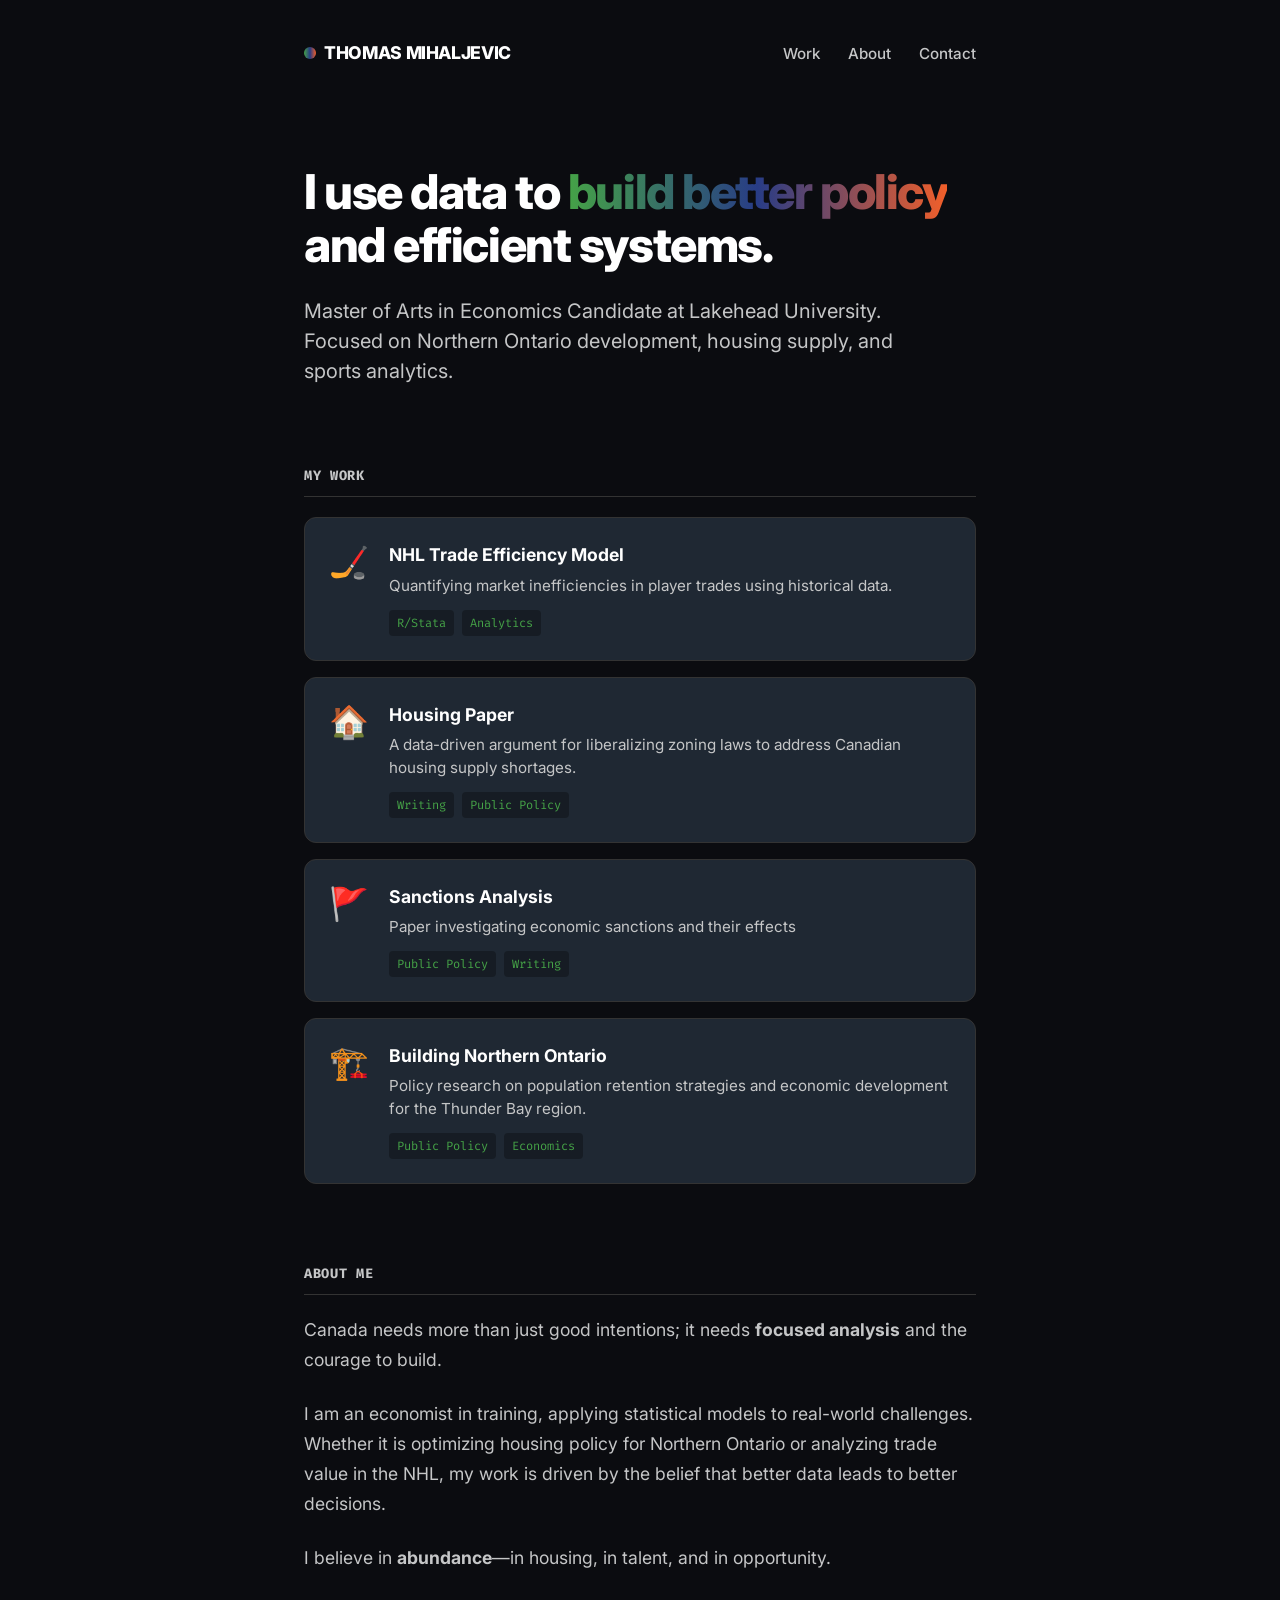
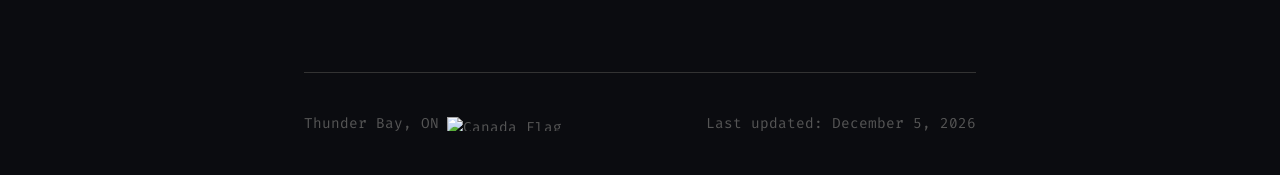
==== index.html @ 8cdad24b "Update index.html" ====
<!DOCTYPE html>
<html lang="en">
<head>
    <meta charset="UTF-8">
    <meta name="viewport" content="width=device-width, initial-scale=1.0">
    <title>Thomas Mihaljevic</title>
    
    <link rel="icon" href="data:image/svg+xml,<svg xmlns='http://www.w3.org/2000/svg' viewBox='0 0 100 100'><defs><linearGradient id='g' x1='0%25' y1='0%25' x2='100%25' y2='100%25'><stop offset='0%25' stop-color='%2345a247'/><stop offset='50%25' stop-color='%23283c86'/><stop offset='100%25' stop-color='%23f15f2a'/></linearGradient></defs><circle cx='50' cy='50' r='50' fill='url(%23g)'/></svg>" type="image/svg+xml">
    
    <link rel="preconnect" href="https://fonts.googleapis.com">
    <link rel="preconnect" href="https://fonts.gstatic.com" crossorigin>
    <link href="https://fonts.googleapis.com/css2?family=Inter:wght@400;600;800&family=Fira+Code:wght@400;500&display=swap" rel="stylesheet">

    <style>
        :root {
            /* Palette */
            --bg-color: #0b0c10;
            --surface-color: #1f2833;
            --text-primary: #ffffff;
            --text-secondary: #c5c6c7;
            --border-color: #333;
            --accent-green: #45a247;
            --accent-blue: #283c86;
            --accent-orange: #f15f2a;
            --main-gradient: linear-gradient(90deg, #45a247 0%, #283c86 50%, #f15f2a 100%);
        }

        * { margin: 0; padding: 0; box-sizing: border-box; }

        body {
            background-color: var(--bg-color);
            color: var(--text-primary);
            font-family: 'Inter', sans-serif;
            line-height: 1.5;
            -webkit-font-smoothing: antialiased;
        }

        .container { max-width: 720px; margin: 0 auto; padding: 0 24px; }

        /* Header */
        header {
            display: flex;
            justify-content: space-between;
            align-items: center;
            padding: 40px 0;
            margin-bottom: 60px;
        }

        /* Updated: Logo Link Styling */
        .logo-link {
            text-decoration: none;
            color: inherit;
            display: flex;
            align-items: center;
            gap: 8px;
            font-weight: 800;
            font-size: 1.1rem;
            letter-spacing: -0.02em;
            transition: opacity 0.2s;
        }
        
        .logo-link:hover { opacity: 0.8; }

        .logo-dot {
            width: 12px;
            height: 12px;
            border-radius: 50%;
            background: var(--main-gradient);
        }

        nav a {
            color: var(--text-secondary);
            text-decoration: none;
            margin-left: 24px;
            font-size: 0.95rem;
            font-weight: 500;
            transition: color 0.2s;
        }
        nav a:hover { color: #fff; }

        /* Hero */
        .hero { margin-bottom: 80px; }
        h1 { font-size: 3rem; line-height: 1.1; font-weight: 800; letter-spacing: -0.03em; margin-bottom: 24px; }
        .gradient-text { background: var(--main-gradient); -webkit-background-clip: text; -webkit-text-fill-color: transparent; }
        .subtitle { font-size: 1.25rem; color: var(--text-secondary); max-width: 600px; font-weight: 400; }

        /* Section Headers */
        h2 {
            font-size: 0.85rem;
            text-transform: uppercase;
            letter-spacing: 0.05em;
            color: var(--text-secondary);
            margin-bottom: 20px;
            border-bottom: 1px solid var(--border-color);
            padding-bottom: 10px;
            font-family: 'Fira Code', monospace;
        }

        /* Projects */
        .project-list { display: flex; flex-direction: column; gap: 16px; margin-bottom: 80px; }

        .project-item {
            display: flex; align-items: flex-start; gap: 20px; padding: 24px;
            background: var(--surface-color); border: 1px solid var(--border-color);
            border-radius: 12px; text-decoration: none; color: inherit;
            transition: transform 0.2s, border-color 0.2s;
        }
        .project-item:hover { transform: translateY(-2px); border-color: var(--accent-blue); }

        .emoji-icon { font-size: 2rem; line-height: 1; flex-shrink: 0; padding-top: 4px; }
        .project-content { flex-grow: 1; }
        .project-title { font-size: 1.1rem; font-weight: 700; margin-bottom: 6px; display: block; }
        .project-desc { color: var(--text-secondary); font-size: 0.95rem; margin-bottom: 12px; }
        .tags { display: flex; gap: 8px; }
        .tag {
            font-family: 'Fira Code', monospace; font-size: 0.75rem; padding: 4px 8px;
            background: rgba(0,0,0,0.3); border-radius: 4px; color: var(--accent-green);
        }

        /* Footer & About */
        .about-section { font-size: 1.1rem; line-height: 1.7; color: var(--text-secondary); }
        .about-section p { margin-bottom: 24px; }
        .highlight { color: #fff; font-weight: 600; text-decoration: underline; text-decoration-color: var(--accent-orange); text-decoration-thickness: 2px; text-underline-offset: 4px; }
        
        footer { margin-top: 100px; padding: 40px 0; border-top: 1px solid var(--border-color); display: flex; justify-content: space-between; color: #555; font-size: 0.9rem; font-family: 'Fira Code', monospace; }
        
        @media (max-width: 600px) { h1 { font-size: 2.2rem; } footer { flex-direction: column; gap: 15px; } }
    </style>
</head>
<body>

    <div class="container">
        <header>
            <a href="/" class="logo-link">
                <div class="logo-dot"></div>
                THOMAS MIHALJEVIC
            </a>
            <nav>
                <a href="#work">Work</a>
                <a href="#about">About</a>
                <a href="mailto:thomasmihaljevic27@gmail.com">Contact</a>
            </nav>
        </header>

        <section class="hero">
            <h1>
                I use data to <span class="gradient-text">build better policy</span> and efficient systems.
            </h1>
            <p class="subtitle">
                Master of Arts in Economics Candidate at Lakehead University. 
                Focused on Northern Ontario development, housing supply, and sports analytics.
            </p>
        </section>

        <h2 id="work">My Work</h2>
        <div class="project-list">
            
            <a href="nhl-trade-model/" class="project-item">
                <div class="emoji-icon">🏒</div>
                <div class="project-content">
                    <span class="project-title">NHL Trade Efficiency Model</span>
                    <p class="project-desc">Quantifying market inefficiencies in player trades using historical data.</p>
                    <div class="tags">
                        <span class="tag">R/Stata</span>
                        <span class="tag">Analytics</span>
                    </div>
                </div>
            </a>
            
            <a href="housing-paper/" class="project-item">
                <div class="emoji-icon">🏠</div>
                <div class="project-content">
                    <span class="project-title">Housing Paper</span>
                    <p class="project-desc">A data-driven argument for liberalizing zoning laws to address Canadian housing supply shortages.</p>
                    <div class="tags">
                        <span class="tag">Writing</span>
                        <span class="tag">Public Policy</span>
                    </div>
                </div>
            </a>

            <a href="economic-sanctions/" class="project-item">
                <div class="emoji-icon">🚩</div>
                <div class="project-content">
                    <span class="project-title">Sanctions Analysis</span>
                    <p class="project-desc">Paper investigating economic sanctions and their effects</p>
                    <div class="tags">
                        <span class="tag">Public Policy</span>
                        <span class="tag">Writing</span>
                    </div>
                </div>
            </a>
            
            <a href="northern-ontario/" class="project-item">
                <div class="emoji-icon">🏗️</div>
                <div class="project-content">
                    <span class="project-title">Building Northern Ontario</span>
                    <p class="project-desc">Policy research on population retention strategies and economic development for the Thunder Bay region.</p>
                    <div class="tags">
                        <span class="tag">Public Policy</span>
                        <span class="tag">Economics</span>
                    </div>
                </div>
            </a>

        </div>

        <h2 id="about">About Me</h2>
        <div class="about-section">
            <p>
                Canada needs more than just good intentions; it needs <strong>focused analysis</strong> and the courage to build.
            </p>
            <p>
                I am an economist in training, applying statistical models to real-world challenges. Whether it is optimizing housing policy for Northern Ontario or analyzing trade value in the NHL, my work is driven by the belief that better data leads to better decisions.
            </p>
            <p>
                I believe in <strong>abundance</strong>—in housing, in talent, and in opportunity.
            </p>
        </div>

        <footer>
            <span style="display: flex; align-items: center; gap: 8px;">
                Thunder Bay, ON 
                <img src="https://flagcdn.com/ca.svg" alt="Canada Flag" style="height: 14px;">
            </span>
            <span id="last-updated"></span>
        </footer>
    </div>

    <script>
        const date = new Date(document.lastModified);
        const options = { year: 'numeric', month: 'long', day: 'numeric' };
        document.getElementById('last-updated').textContent = "Last updated: " + date.toLocaleDateString('en-CA', options);
    </script>

</body>
</html>
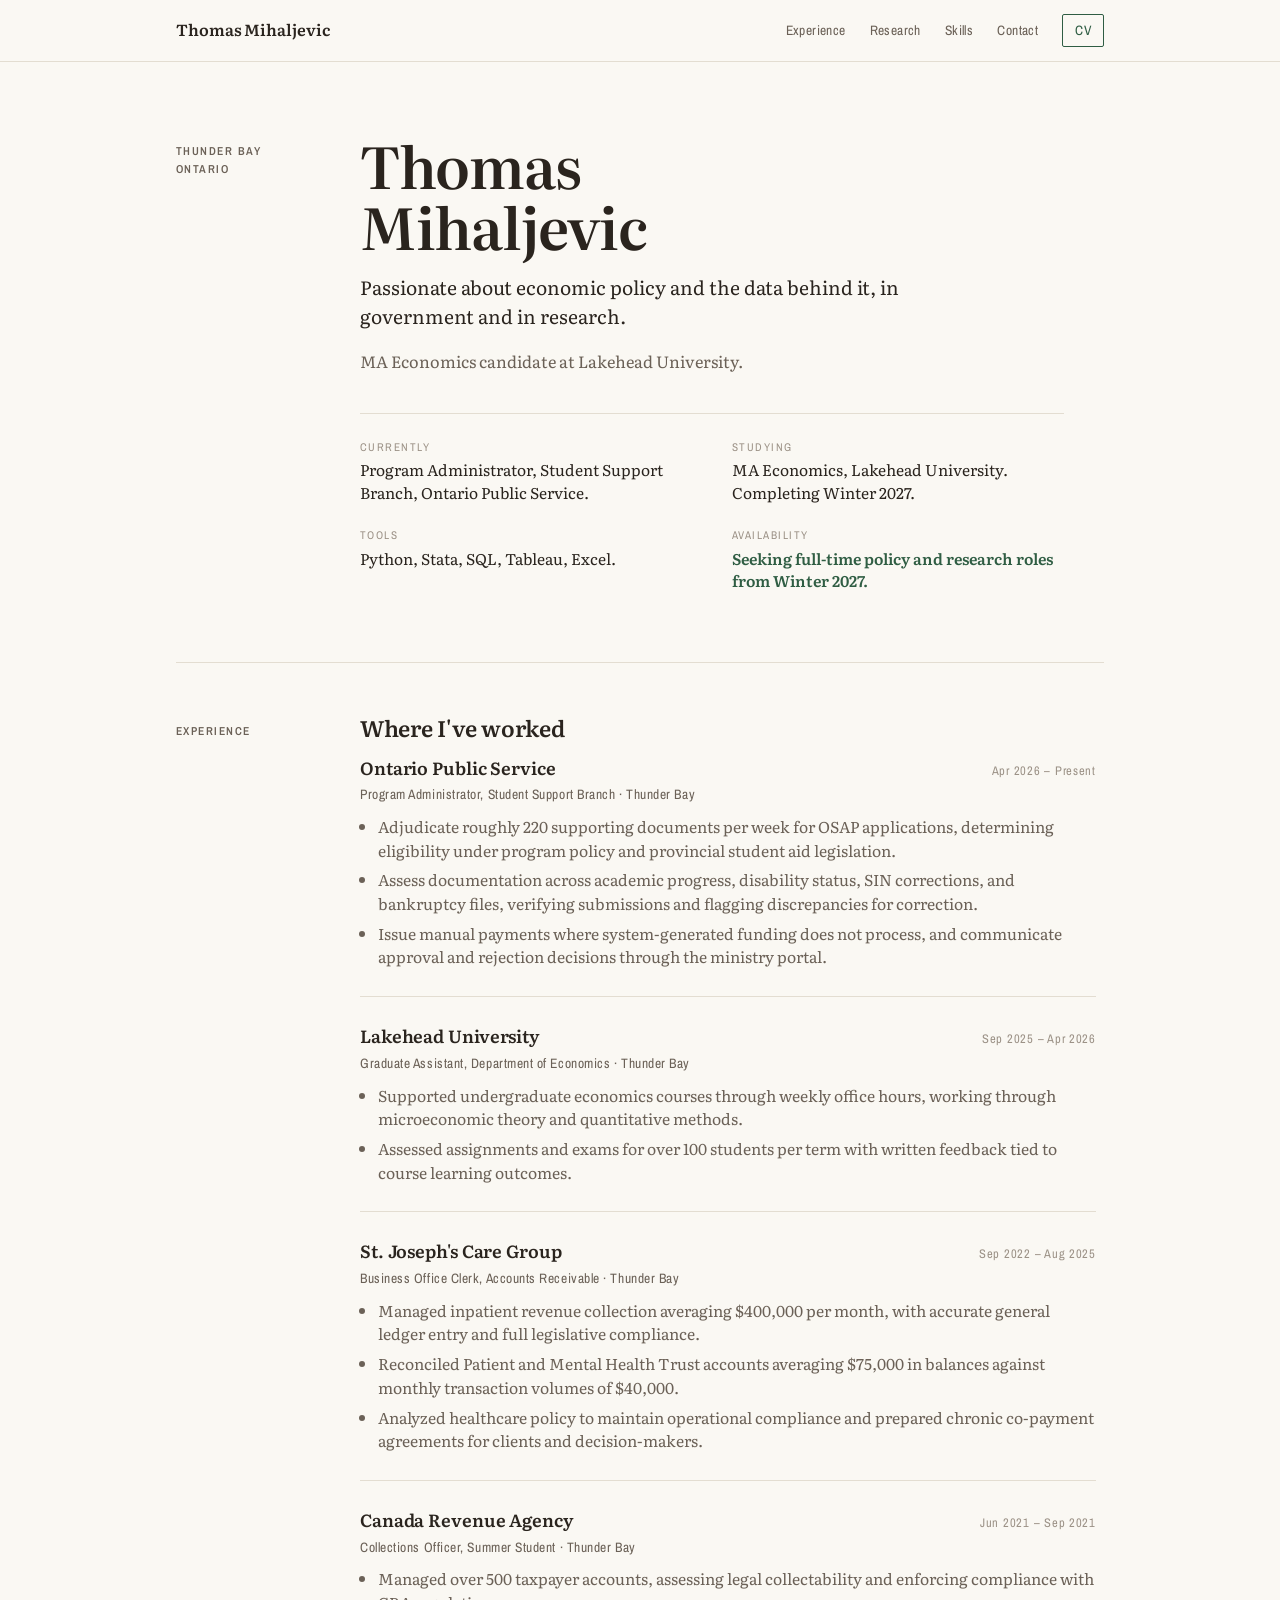
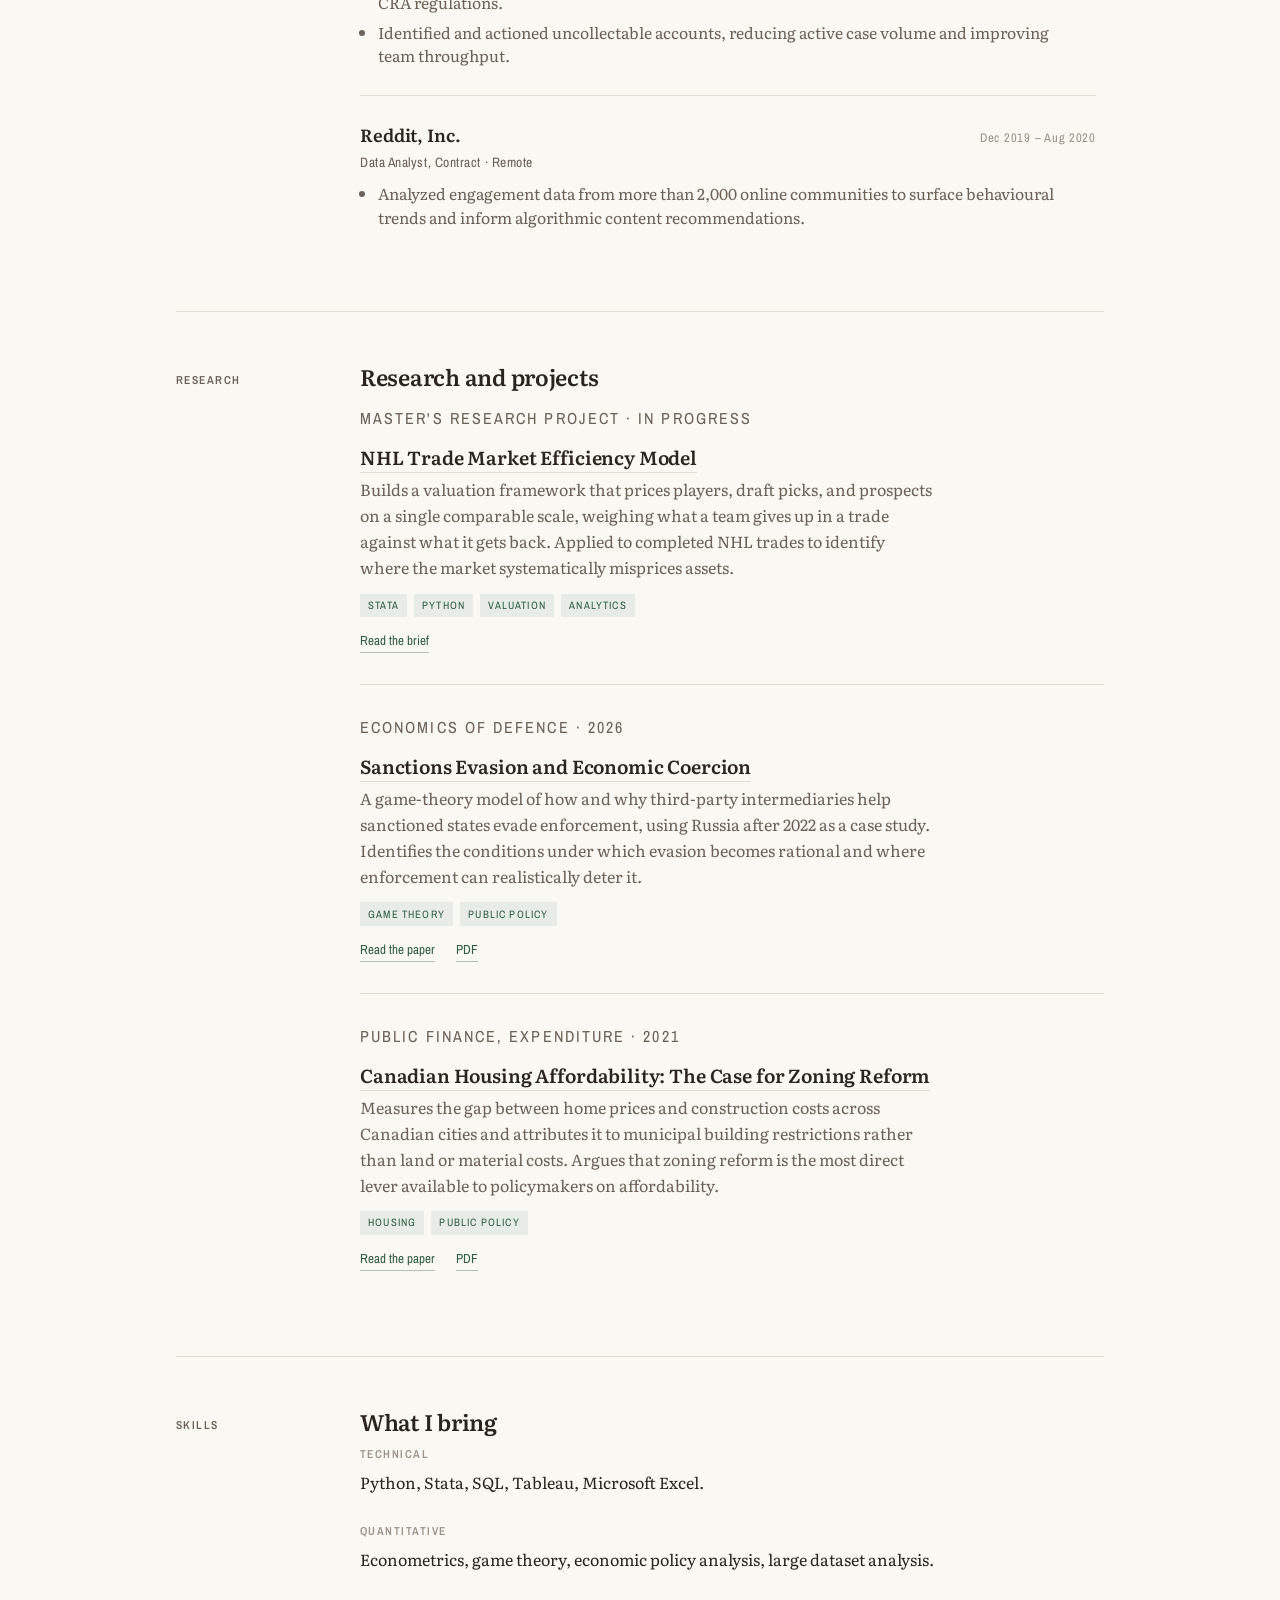
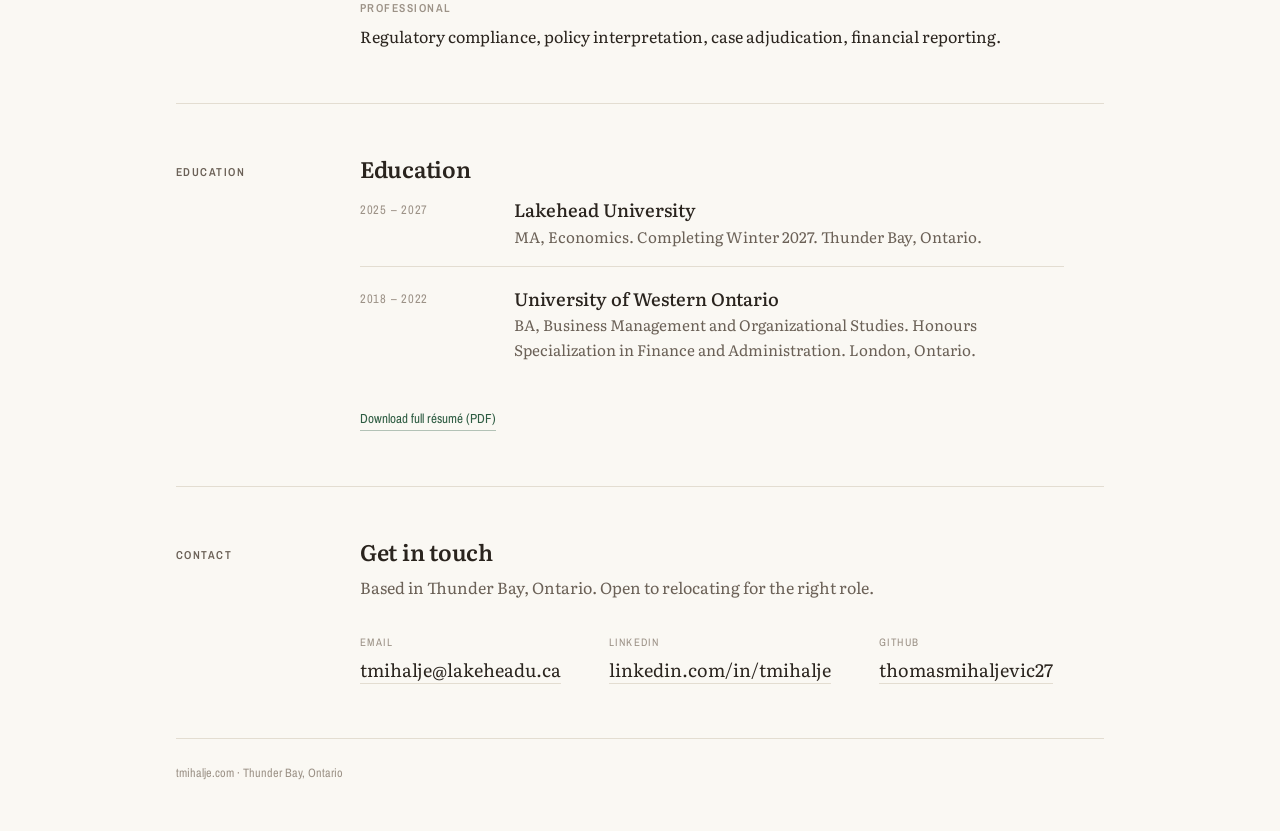
==== commit 1e52cc51: "Polish pass: layout bug fixes, consistency, link previews, 404 Bugs - Nav anchors land below the sti" ====
--- a/index.html
+++ b/index.html
@@ -1,237 +1,242 @@
 <!DOCTYPE html>
 <html lang="en">
 <head>
-    <meta charset="UTF-8">
-    <meta name="viewport" content="width=device-width, initial-scale=1.0">
-    <title>Thomas Mihaljevic</title>
-    
-    <link rel="icon" href="data:image/svg+xml,<svg xmlns='http://www.w3.org/2000/svg' viewBox='0 0 100 100'><defs><linearGradient id='g' x1='0%25' y1='0%25' x2='100%25' y2='100%25'><stop offset='0%25' stop-color='%2345a247'/><stop offset='50%25' stop-color='%23283c86'/><stop offset='100%25' stop-color='%23f15f2a'/></linearGradient></defs><circle cx='50' cy='50' r='50' fill='url(%23g)'/></svg>" type="image/svg+xml">
-    
-    <link rel="preconnect" href="https://fonts.googleapis.com">
-    <link rel="preconnect" href="https://fonts.gstatic.com" crossorigin>
-    <link href="https://fonts.googleapis.com/css2?family=Inter:wght@400;600;800&family=Fira+Code:wght@400;500&display=swap" rel="stylesheet">
-
-    <style>
-        :root {
-            /* Palette */
-            --bg-color: #0b0c10;
-            --surface-color: #1f2833;
-            --text-primary: #ffffff;
-            --text-secondary: #c5c6c7;
-            --border-color: #333;
-            --accent-green: #45a247;
-            --accent-blue: #283c86;
-            --accent-orange: #f15f2a;
-            --main-gradient: linear-gradient(90deg, #45a247 0%, #283c86 50%, #f15f2a 100%);
-        }
-
-        * { margin: 0; padding: 0; box-sizing: border-box; }
-
-        body {
-            background-color: var(--bg-color);
-            color: var(--text-primary);
-            font-family: 'Inter', sans-serif;
-            line-height: 1.5;
-            -webkit-font-smoothing: antialiased;
-        }
-
-        .container { max-width: 720px; margin: 0 auto; padding: 0 24px; }
-
-        /* Header */
-        header {
-            display: flex;
-            justify-content: space-between;
-            align-items: center;
-            padding: 40px 0;
-            margin-bottom: 60px;
-        }
-
-        /* Updated: Logo Link Styling */
-        .logo-link {
-            text-decoration: none;
-            color: inherit;
-            display: flex;
-            align-items: center;
-            gap: 8px;
-            font-weight: 800;
-            font-size: 1.1rem;
-            letter-spacing: -0.02em;
-            transition: opacity 0.2s;
-        }
-        
-        .logo-link:hover { opacity: 0.8; }
-
-        .logo-dot {
-            width: 12px;
-            height: 12px;
-            border-radius: 50%;
-            background: var(--main-gradient);
-        }
-
-        nav a {
-            color: var(--text-secondary);
-            text-decoration: none;
-            margin-left: 24px;
-            font-size: 0.95rem;
-            font-weight: 500;
-            transition: color 0.2s;
-        }
-        nav a:hover { color: #fff; }
-
-        /* Hero */
-        .hero { margin-bottom: 80px; }
-        h1 { font-size: 3rem; line-height: 1.1; font-weight: 800; letter-spacing: -0.03em; margin-bottom: 24px; }
-        .gradient-text { background: var(--main-gradient); -webkit-background-clip: text; -webkit-text-fill-color: transparent; }
-        .subtitle { font-size: 1.25rem; color: var(--text-secondary); max-width: 600px; font-weight: 400; }
-
-        /* Section Headers */
-        h2 {
-            font-size: 0.85rem;
-            text-transform: uppercase;
-            letter-spacing: 0.05em;
-            color: var(--text-secondary);
-            margin-bottom: 20px;
-            border-bottom: 1px solid var(--border-color);
-            padding-bottom: 10px;
-            font-family: 'Fira Code', monospace;
-        }
-
-        /* Projects */
-        .project-list { display: flex; flex-direction: column; gap: 16px; margin-bottom: 80px; }
-
-        .project-item {
-            display: flex; align-items: flex-start; gap: 20px; padding: 24px;
-            background: var(--surface-color); border: 1px solid var(--border-color);
-            border-radius: 12px; text-decoration: none; color: inherit;
-            transition: transform 0.2s, border-color 0.2s;
-        }
-        .project-item:hover { transform: translateY(-2px); border-color: var(--accent-blue); }
-
-        .emoji-icon { font-size: 2rem; line-height: 1; flex-shrink: 0; padding-top: 4px; }
-        .project-content { flex-grow: 1; }
-        .project-title { font-size: 1.1rem; font-weight: 700; margin-bottom: 6px; display: block; }
-        .project-desc { color: var(--text-secondary); font-size: 0.95rem; margin-bottom: 12px; }
-        .tags { display: flex; gap: 8px; }
-        .tag {
-            font-family: 'Fira Code', monospace; font-size: 0.75rem; padding: 4px 8px;
-            background: rgba(0,0,0,0.3); border-radius: 4px; color: var(--accent-green);
-        }
-
-        /* Footer & About */
-        .about-section { font-size: 1.1rem; line-height: 1.7; color: var(--text-secondary); }
-        .about-section p { margin-bottom: 24px; }
-        .highlight { color: #fff; font-weight: 600; text-decoration: underline; text-decoration-color: var(--accent-orange); text-decoration-thickness: 2px; text-underline-offset: 4px; }
-        
-        footer { margin-top: 100px; padding: 40px 0; border-top: 1px solid var(--border-color); display: flex; justify-content: space-between; color: #555; font-size: 0.9rem; font-family: 'Fira Code', monospace; }
-        
-        @media (max-width: 600px) { h1 { font-size: 2.2rem; } footer { flex-direction: column; gap: 15px; } }
-    </style>
+<meta charset="utf-8">
+<meta name="viewport" content="width=device-width, initial-scale=1">
+<link rel="icon" href="/favicon.svg" type="image/svg+xml">
+<link rel="icon" href="/favicon.ico" sizes="32x32">
+<link rel="apple-touch-icon" href="/apple-touch-icon.png">
+<title>Thomas Mihaljevic — Economics and Public Policy</title>
+<meta name="description" content="Thomas Mihaljevic — Program Administrator with the Ontario Public Service and MA Economics candidate at Lakehead University. Economic policy, valuation, and applied data work.">
+<link rel="canonical" href="https://www.tmihalje.com/">
+<meta property="og:type" content="website">
+<meta property="og:url" content="https://www.tmihalje.com/">
+<meta property="og:title" content="Thomas Mihaljevic — Economics and Public Policy">
+<meta property="og:description" content="Thomas Mihaljevic — Program Administrator with the Ontario Public Service and MA Economics candidate at Lakehead University. Economic policy, valuation, and applied data work.">
+<meta name="theme-color" content="#FAF8F3">
+<link rel="preconnect" href="https://fonts.googleapis.com">
+<link rel="preconnect" href="https://fonts.gstatic.com" crossorigin>
+<link href="https://fonts.googleapis.com/css2?family=Archivo+Narrow:wght@400;500;600&family=Literata:ital,opsz,wght@0,7..72,300..700;1,7..72,300..500&display=swap" rel="stylesheet">
+<link rel="stylesheet" href="/styles.css">
 </head>
 <body>
-
-    <div class="container">
-        <header>
-            <a href="/" class="logo-link">
-                <div class="logo-dot"></div>
-                THOMAS MIHALJEVIC
-            </a>
-            <nav>
-                <a href="#work">Work</a>
-                <a href="#about">About</a>
-                <a href="mailto:thomasmihaljevic27@gmail.com">Contact</a>
-            </nav>
-        </header>
-
-        <section class="hero">
-            <h1>
-                I use data to <span class="gradient-text">build better policy</span> and efficient systems.
-            </h1>
-            <p class="subtitle">
-                Master of Arts in Economics Candidate at Lakehead University. 
-                Focused on Northern Ontario development, housing supply, and sports analytics.
-            </p>
-        </section>
-
-        <h2 id="work">My Work</h2>
-        <div class="project-list">
-            
-            <a href="nhl-trade-model/" class="project-item">
-                <div class="emoji-icon">🏒</div>
-                <div class="project-content">
-                    <span class="project-title">NHL Trade Efficiency Model</span>
-                    <p class="project-desc">Quantifying market inefficiencies in player trades using historical data.</p>
-                    <div class="tags">
-                        <span class="tag">R/Stata</span>
-                        <span class="tag">Analytics</span>
-                    </div>
-                </div>
-            </a>
-            
-            <a href="housing-paper/" class="project-item">
-                <div class="emoji-icon">🏠</div>
-                <div class="project-content">
-                    <span class="project-title">Housing Paper</span>
-                    <p class="project-desc">A data-driven argument for liberalizing zoning laws to address Canadian housing supply shortages.</p>
-                    <div class="tags">
-                        <span class="tag">Writing</span>
-                        <span class="tag">Public Policy</span>
-                    </div>
-                </div>
-            </a>
-
-            <a href="economic-sanctions/" class="project-item">
-                <div class="emoji-icon">🚩</div>
-                <div class="project-content">
-                    <span class="project-title">Sanctions Analysis</span>
-                    <p class="project-desc">Paper investigating economic sanctions and their effects</p>
-                    <div class="tags">
-                        <span class="tag">Public Policy</span>
-                        <span class="tag">Writing</span>
-                    </div>
-                </div>
-            </a>
-            
-            <a href="northern-ontario/" class="project-item">
-                <div class="emoji-icon">🏗️</div>
-                <div class="project-content">
-                    <span class="project-title">Building Northern Ontario</span>
-                    <p class="project-desc">Policy research on population retention strategies and economic development for the Thunder Bay region.</p>
-                    <div class="tags">
-                        <span class="tag">Public Policy</span>
-                        <span class="tag">Economics</span>
-                    </div>
-                </div>
-            </a>
-
-        </div>
-
-        <h2 id="about">About Me</h2>
-        <div class="about-section">
-            <p>
-                Canada needs more than just good intentions; it needs <strong>focused analysis</strong> and the courage to build.
-            </p>
-            <p>
-                I am an economist in training, applying statistical models to real-world challenges. Whether it is optimizing housing policy for Northern Ontario or analyzing trade value in the NHL, my work is driven by the belief that better data leads to better decisions.
-            </p>
-            <p>
-                I believe in <strong>abundance</strong>—in housing, in talent, and in opportunity.
-            </p>
-        </div>
-
-        <footer>
-            <span style="display: flex; align-items: center; gap: 8px;">
-                Thunder Bay, ON 
-                <img src="https://flagcdn.com/ca.svg" alt="Canada Flag" style="height: 14px;">
-            </span>
-            <span id="last-updated"></span>
-        </footer>
-    </div>
-
-    <script>
-        const date = new Date(document.lastModified);
-        const options = { year: 'numeric', month: 'long', day: 'numeric' };
-        document.getElementById('last-updated').textContent = "Last updated: " + date.toLocaleDateString('en-CA', options);
-    </script>
-
+<a class="skip" href="#main">Skip to content</a>
+
+<div class="topbar">
+  <div class="topbar-in">
+    <a class="name" href="/">Thomas Mihaljevic</a>
+    <nav>
+      <a href="#experience">Experience</a>
+      <a href="#research">Research</a>
+      <a href="#skills" class="hide-sm">Skills</a>
+      <a href="#contact" class="hide-xs">Contact</a>
+      <a href="/Thomas_Mihaljevic_Resume.pdf" class="cv">CV</a>
+    </nav>
+  </div>
+</div>
+
+<div class="wrap" id="top">
+<main id="main">
+
+  <!-- INTRO -->
+  <div class="row intro">
+    <div class="marker">Thunder Bay<br>Ontario</div>
+    <div>
+      <h1>Thomas<br>Mihaljevic</h1>
+      <p class="pitch">Passionate about economic policy and the data behind it, in government and in research.</p>
+      <p class="sub">MA Economics candidate at Lakehead University.</p>
+
+      <dl class="glance">
+        <div>
+          <dt>Currently</dt>
+          <dd>Program Administrator, Student Support Branch, Ontario Public Service.</dd>
+        </div>
+        <div>
+          <dt>Studying</dt>
+          <dd>MA Economics, Lakehead University. Completing Winter 2027.</dd>
+        </div>
+        <div>
+          <dt>Tools</dt>
+          <dd>Python, Stata, SQL, Tableau, Excel.</dd>
+        </div>
+        <div>
+          <dt>Availability</dt>
+          <dd class="open">Seeking full-time policy and research roles from Winter 2027.</dd>
+        </div>
+      </dl>
+    </div>
+  </div>
+
+  <!-- EXPERIENCE -->
+  <section id="experience">
+    <div class="row sec">
+      <div class="marker">Experience</div>
+      <div>
+        <h2>Where I've worked</h2>
+
+        <article class="job">
+          <div class="job-head">
+            <h3>Ontario Public Service</h3>
+            <span class="when">Apr 2026 – Present</span>
+          </div>
+          <p class="role">Program Administrator, Student Support Branch · Thunder Bay</p>
+          <ul>
+            <li>Adjudicate roughly 220 supporting documents per week for OSAP applications, determining eligibility under program policy and provincial student aid legislation.</li>
+            <li>Assess documentation across academic progress, disability status, SIN corrections, and bankruptcy files, verifying submissions and flagging discrepancies for correction.</li>
+            <li>Issue manual payments where system-generated funding does not process, and communicate approval and rejection decisions through the ministry portal.</li>
+          </ul>
+        </article>
+
+        <article class="job">
+          <div class="job-head">
+            <h3>Lakehead University</h3>
+            <span class="when">Sep 2025 – Apr 2026</span>
+          </div>
+          <p class="role">Graduate Assistant, Department of Economics · Thunder Bay</p>
+          <ul>
+            <li>Supported undergraduate economics courses through weekly office hours, working through microeconomic theory and quantitative methods.</li>
+            <li>Assessed assignments and exams for over 100 students per term with written feedback tied to course learning outcomes.</li>
+          </ul>
+        </article>
+
+        <article class="job">
+          <div class="job-head">
+            <h3>St. Joseph's Care Group</h3>
+            <span class="when">Sep 2022 – Aug 2025</span>
+          </div>
+          <p class="role">Business Office Clerk, Accounts Receivable · Thunder Bay</p>
+          <ul>
+            <li>Managed inpatient revenue collection averaging $400,000 per month, with accurate general ledger entry and full legislative compliance.</li>
+            <li>Reconciled Patient and Mental Health Trust accounts averaging $75,000 in balances against monthly transaction volumes of $40,000.</li>
+            <li>Analyzed healthcare policy to maintain operational compliance and prepared chronic co-payment agreements for clients and decision-makers.</li>
+          </ul>
+        </article>
+
+        <article class="job">
+          <div class="job-head">
+            <h3>Canada Revenue Agency</h3>
+            <span class="when">Jun 2021 – Sep 2021</span>
+          </div>
+          <p class="role">Collections Officer, Summer Student · Thunder Bay</p>
+          <ul>
+            <li>Managed over 500 taxpayer accounts, assessing legal collectability and enforcing compliance with CRA regulations.</li>
+            <li>Identified and actioned uncollectable accounts, reducing active case volume and improving team throughput.</li>
+          </ul>
+        </article>
+
+        <article class="job">
+          <div class="job-head">
+            <h3>Reddit, Inc.</h3>
+            <span class="when">Dec 2019 – Aug 2020</span>
+          </div>
+          <p class="role">Data Analyst, Contract · Remote</p>
+          <ul>
+            <li>Analyzed engagement data from more than 2,000 online communities to surface behavioural trends and inform algorithmic content recommendations.</li>
+          </ul>
+        </article>
+      </div>
+    </div>
+  </section>
+
+  <!-- RESEARCH -->
+  <section id="research">
+    <div class="row sec">
+      <div class="marker">Research</div>
+      <div>
+        <h2>Research and projects</h2>
+
+        <article class="item">
+          <p class="kicker">Master's research project · In progress</p>
+          <h3><a href="/nhl-trade-model/">NHL Trade Market Efficiency Model</a></h3>
+          <p>Builds a valuation framework that prices players, draft picks, and prospects on a single comparable scale, weighing what a team gives up in a trade against what it gets back. Applied to completed NHL trades to identify where the market systematically misprices assets.</p>
+          <div class="tags"><span>Stata</span><span>Python</span><span>Valuation</span><span>Analytics</span></div>
+          <div class="links">
+            <a href="/nhl-trade-model/">Read the brief</a>
+          </div>
+        </article>
+
+        <article class="item">
+          <p class="kicker">Economics of Defence · 2026</p>
+          <h3><a href="/economic-sanctions/">Sanctions Evasion and Economic Coercion</a></h3>
+          <p>A game-theory model of how and why third-party intermediaries help sanctioned states evade enforcement, using Russia after 2022 as a case study. Identifies the conditions under which evasion becomes rational and where enforcement can realistically deter it.</p>
+          <div class="tags"><span>Game theory</span><span>Public policy</span></div>
+          <div class="links">
+            <a href="/economic-sanctions/">Read the paper</a>
+            <a href="/Sanctions.pdf">PDF</a>
+          </div>
+        </article>
+
+        <article class="item">
+          <p class="kicker">Public Finance, Expenditure · 2021</p>
+          <h3><a href="/housing-paper/">Canadian Housing Affordability: The Case for Zoning Reform</a></h3>
+          <p>Measures the gap between home prices and construction costs across Canadian cities and attributes it to municipal building restrictions rather than land or material costs. Argues that zoning reform is the most direct lever available to policymakers on affordability.</p>
+          <div class="tags"><span>Housing</span><span>Public policy</span></div>
+          <div class="links">
+            <a href="/housing-paper/">Read the paper</a>
+            <a href="/Housing_Paper.pdf">PDF</a>
+          </div>
+        </article>
+      </div>
+    </div>
+  </section>
+
+  <!-- SKILLS -->
+  <section id="skills">
+    <div class="row sec">
+      <div class="marker">Skills</div>
+      <div>
+        <h2>What I bring</h2>
+        <div class="skills">
+          <div class="skill">
+            <h3>Technical</h3>
+            <p>Python, Stata, SQL, Tableau, Microsoft Excel.</p>
+          </div>
+          <div class="skill">
+            <h3>Quantitative</h3>
+            <p>Econometrics, game theory, economic policy analysis, large dataset analysis.</p>
+          </div>
+          <div class="skill">
+            <h3>Professional</h3>
+            <p>Regulatory compliance, policy interpretation, case adjudication, financial reporting.</p>
+          </div>
+        </div>
+      </div>
+    </div>
+  </section>
+
+  <!-- EDUCATION -->
+  <section id="education">
+    <div class="row sec">
+      <div class="marker">Education</div>
+      <div>
+        <h2>Education</h2>
+        <ul class="hist">
+          <li><span class="yr">2025 – 2027</span><p class="what">Lakehead University<span>MA, Economics. Completing Winter 2027. Thunder Bay, Ontario.</span></p></li>
+          <li><span class="yr">2018 – 2022</span><p class="what">University of Western Ontario<span>BA, Business Management and Organizational Studies. Honours Specialization in Finance and Administration. London, Ontario.</span></p></li>
+        </ul>
+        <div class="links after-list"><a href="/Thomas_Mihaljevic_Resume.pdf">Download full résumé (PDF)</a></div>
+      </div>
+    </div>
+  </section>
+
+  <!-- CONTACT -->
+  <section id="contact">
+    <div class="row sec">
+      <div class="marker">Contact</div>
+      <div>
+        <h2>Get in touch</h2>
+        <p class="lede">Based in Thunder Bay, Ontario. Open to relocating for the right role.</p>
+        <div class="contact">
+          <div><div class="k">Email</div><a href="mailto:tmihalje@lakeheadu.ca">tmihalje@lakeheadu.ca</a></div>
+          <div><div class="k">LinkedIn</div><a href="https://linkedin.com/in/tmihalje">linkedin.com/in/tmihalje</a></div>
+          <div><div class="k">GitHub</div><a href="https://github.com/thomasmihaljevic27">thomasmihaljevic27</a></div>
+        </div>
+      </div>
+    </div>
+  </section>
+
+</main>
+<footer>tmihalje.com · Thunder Bay, Ontario</footer>
+</div>
 </body>
 </html>
--- a/styles.css
+++ b/styles.css
@@ -0,0 +1,257 @@
+/* ============================================================
+   tmihalje.com — shared stylesheet
+   Every page links to this file, so a change here changes the
+   whole site. Do not duplicate these rules into page <style> blocks.
+   ============================================================ */
+
+:root{
+  --paper:#FAF8F3;
+  --paper-2:#F2EDE3;
+  --ink:#2A241E;
+  --ink-2:#6B6157;
+  --ink-3:#9C9287;
+  --accent:#2F5D43;
+  --accent-pale:#E7EDE6;
+  --rule:#E3DDD1;
+
+  --serif:"Literata",Georgia,"Times New Roman",serif;
+  --label:"Archivo Narrow","Helvetica Neue",Arial,sans-serif;
+
+  --col:9rem;          /* left label column */
+  --gutter:2.5rem;
+  --measure:36rem;     /* comfortable reading width */
+}
+
+*{box-sizing:border-box}
+html{scroll-behavior:smooth;-webkit-text-size-adjust:100%}
+@media (prefers-reduced-motion:reduce){html{scroll-behavior:auto}}
+
+body{
+  margin:0;background:var(--paper);color:var(--ink);
+  font-family:var(--serif);font-size:18px;line-height:1.62;
+  font-optical-sizing:auto;font-weight:400;
+}
+
+h1,h2,h3{text-wrap:balance}
+p,li,dd{text-wrap:pretty}
+::selection{background:var(--accent-pale);color:var(--ink)}
+
+.wrap{max-width:62rem;margin:0 auto;padding:0 2rem}
+@media (max-width:640px){.wrap{padding:0 1.35rem}}
+
+/* Label column left, content right. No vertical rule — the horizontal
+   section rules and the whitespace carry the structure. */
+.row{display:grid;grid-template-columns:var(--col) minmax(0,1fr);gap:0 var(--gutter)}
+@media (max-width:860px){.row{grid-template-columns:1fr;gap:0}}
+.marker{
+  font-family:var(--label);font-size:.72rem;letter-spacing:.13em;
+  text-transform:uppercase;color:var(--ink-2);font-weight:600;padding-top:.5rem;
+}
+@media (max-width:860px){.marker{padding-top:0;margin-bottom:.75rem}}
+
+/* ---------- nav ---------- */
+.topbar{position:sticky;top:0;z-index:10;background:var(--paper);border-bottom:1px solid var(--rule)}
+.topbar-in{max-width:62rem;margin:0 auto;padding:.85rem 2rem;
+  display:flex;align-items:center;justify-content:space-between;gap:1rem}
+.topbar .name{font-family:var(--serif);font-weight:600;font-size:1rem;
+  text-decoration:none;color:var(--ink);letter-spacing:-.005em;white-space:nowrap}
+.topbar nav{display:flex;align-items:center;gap:1.5rem;
+  font-family:var(--label);font-size:.85rem;letter-spacing:.03em}
+.topbar nav a{color:var(--ink-2);text-decoration:none;padding:.2rem 0;border-bottom:1px solid transparent}
+.topbar nav a:hover,.topbar nav a:focus-visible{color:var(--accent);border-bottom-color:var(--accent)}
+.topbar nav a.cv{color:var(--accent);border:1px solid var(--accent);border-radius:2px;padding:.3rem .75rem}
+.topbar nav a.cv:hover,.topbar nav a.cv:focus-visible{background:var(--accent);color:var(--paper)}
+/* sub-pages mark Research with aria-current; a quiet rule, not a new colour */
+.topbar nav a[aria-current]{color:var(--ink);border-bottom-color:var(--rule)}
+@media (max-width:700px){
+  .topbar-in{padding:.7rem 1.35rem}
+  .topbar nav{gap:.95rem;font-size:.78rem}
+  .topbar nav a.hide-sm{display:none}
+}
+/* Phones: the name plus four links won't fit on one line, and a wrapped
+   name doubles the sticky bar's height. Contact is one scroll away. */
+@media (max-width:480px){
+  .topbar-in{padding:.7rem 1rem}
+  .topbar nav{gap:.75rem}
+  .topbar nav a.cv{padding:.25rem .6rem}
+  .topbar nav a.hide-xs{display:none}
+}
+@media (max-width:350px){
+  .topbar-in{padding:.7rem .6rem}
+  .topbar .name{font-size:.9rem}
+  .topbar nav{gap:.5rem}
+}
+
+/* ---------- intro ---------- */
+.intro{padding:4.5rem 0 3.2rem}
+@media (max-width:860px){.intro{padding:2.75rem 0 2.5rem}}
+h1{font-family:var(--serif);font-weight:600;
+  font-size:clamp(2.4rem,6vw,3.6rem);line-height:1.06;
+  letter-spacing:-.022em;margin:0 0 1.1rem}
+.pitch{font-size:1.2rem;max-width:var(--measure);margin:0 0 1.1rem;line-height:1.48}
+.intro p.sub{max-width:var(--measure);color:var(--ink-2);margin:0;font-size:1.02rem}
+
+.glance{margin-top:2.4rem;border-top:1px solid var(--rule);
+  display:grid;grid-template-columns:repeat(2,minmax(0,1fr));
+  gap:1.4rem 2.5rem;padding-top:1.5rem;max-width:44rem}
+@media (max-width:560px){.glance{grid-template-columns:1fr;gap:1.1rem}}
+.glance dt{font-family:var(--label);font-size:.7rem;letter-spacing:.13em;
+  text-transform:uppercase;color:var(--ink-3);margin-bottom:.2rem}
+.glance dd{margin:0;font-size:.97rem;line-height:1.45}
+.glance .open{color:var(--accent);font-weight:600}
+
+/* ---------- sections ---------- */
+section{border-top:1px solid var(--rule)}
+/* nav anchors land below the sticky bar instead of under it */
+section[id]{scroll-margin-top:3.9rem}
+.sec{padding:3.2rem 0 3.4rem}
+h2{font-family:var(--serif);font-weight:600;font-size:1.4rem;line-height:1.22;
+  letter-spacing:-.012em;margin:0 0 .6rem}
+.lede{max-width:var(--measure);color:var(--ink-2);margin:0 0 2.1rem;font-size:1rem}
+
+/* experience */
+.job{padding:1.7rem 0;border-top:1px solid var(--rule);max-width:46rem}
+.job:first-of-type{border-top:none;padding-top:.3rem}
+.job-head{display:flex;justify-content:space-between;align-items:baseline;
+  gap:1rem;flex-wrap:wrap;margin-bottom:.15rem}
+.job h3{font-family:var(--serif);font-weight:600;font-size:1.1rem;
+  line-height:1.3;margin:0;letter-spacing:-.006em}
+.job .when{font-family:var(--label);font-size:.78rem;letter-spacing:.06em;
+  color:var(--ink-3);white-space:nowrap;font-variant-numeric:tabular-nums}
+/* ink, not accent: pine is kept for things you can click */
+.job .role{font-family:var(--label);font-size:.85rem;letter-spacing:.04em;
+  color:var(--ink-2);margin:0 0 .6rem}
+.job ul{margin:0;padding-left:1.15rem}
+.job li{margin-bottom:.4rem;color:var(--ink-2);font-size:.98rem;line-height:1.5}
+.job li:last-child{margin-bottom:0}
+
+/* research / project cards */
+.item{padding:1.9rem 0;border-top:1px solid var(--rule)}
+.item:first-of-type{border-top:none;padding-top:.4rem}
+.kicker{font-family:var(--label);font-size:.7rem;letter-spacing:.13em;
+  text-transform:uppercase;color:var(--ink-3);margin:0 0 .45rem}
+.item h3{font-family:var(--serif);font-weight:600;font-size:1.18rem;
+  line-height:1.32;margin:0 0 .45rem;letter-spacing:-.008em}
+.item h3 a{color:var(--ink);text-decoration:none;border-bottom:1px solid var(--rule);padding-bottom:1px}
+.item h3 a:hover,.item h3 a:focus-visible{color:var(--accent);border-bottom-color:var(--accent)}
+.item p{margin:0 0 .8rem;color:var(--ink-2);font-size:1rem;max-width:var(--measure)}
+.tags{display:flex;gap:.45rem;flex-wrap:wrap;margin:0 0 .8rem}
+.tags span{font-family:var(--label);font-size:.67rem;letter-spacing:.11em;
+  text-transform:uppercase;color:var(--accent);background:var(--accent-pale);padding:.2rem .5rem}
+.links{display:flex;gap:1.3rem;flex-wrap:wrap;font-family:var(--label);font-size:.82rem}
+.links a{color:var(--accent);text-decoration:none;
+  border-bottom:1px solid rgba(47,93,67,.35);padding-bottom:1px}
+.links a:hover,.links a:focus-visible{border-bottom-color:var(--accent)}
+.links.after-list{margin-top:1.8rem}
+
+/* skills */
+.skills{display:grid;gap:1.7rem;max-width:44rem}
+.skill h3{font-family:var(--label);font-size:.72rem;letter-spacing:.13em;
+  text-transform:uppercase;color:var(--ink-3);font-weight:600;margin:0 0 .4rem}
+.skill p{margin:0;font-size:1rem;line-height:1.55}
+
+/* education */
+.hist{margin:0;padding:0;list-style:none;max-width:44rem}
+.hist li{display:grid;grid-template-columns:8rem minmax(0,1fr);gap:0 1.6rem;
+  padding:1.05rem 0;border-top:1px solid var(--rule)}
+.hist li:first-child{border-top:none;padding-top:.2rem}
+@media (max-width:560px){.hist li{grid-template-columns:1fr;gap:.2rem}}
+.hist .yr{font-family:var(--label);font-size:.78rem;letter-spacing:.06em;
+  color:var(--ink-3);padding-top:.3rem;font-variant-numeric:tabular-nums}
+.hist .what{margin:0;font-weight:500}
+.hist .what span{display:block;color:var(--ink-2);font-size:.95rem;font-weight:400}
+
+/* contact */
+.contact{display:flex;flex-wrap:wrap;gap:1.6rem 3rem}
+.contact .k{font-family:var(--label);font-size:.68rem;letter-spacing:.13em;
+  text-transform:uppercase;color:var(--ink-3);margin-bottom:.2rem}
+.contact a{color:var(--ink);text-decoration:none;border-bottom:1px solid var(--rule)}
+.contact a:hover,.contact a:focus-visible{color:var(--accent);border-bottom-color:var(--accent)}
+
+footer{border-top:1px solid var(--rule);padding:1.5rem 0 3rem;
+  font-family:var(--label);font-size:.76rem;color:var(--ink-3)}
+
+a:focus-visible{outline:2px solid var(--accent);outline-offset:3px}
+.skip{position:absolute;left:-9999px}
+.skip:focus{position:static;display:inline-block;margin:1rem 2rem;color:var(--accent)}
+
+/* ============================================================
+   PAPER PAGES  (/economic-sanctions/, /housing-paper/, etc.)
+   ============================================================ */
+
+.paper-head{padding:3.5rem 0 2.4rem;border-bottom:1px solid var(--rule)}
+@media (max-width:860px){.paper-head{padding:2.4rem 0 2rem}}
+.paper-head .back{font-family:var(--label);font-size:.8rem;letter-spacing:.04em;
+  color:var(--ink-2);text-decoration:none;display:inline-block;margin-bottom:1.4rem}
+.paper-head .back:hover,.paper-head .back:focus-visible{color:var(--accent)}
+.paper-head h1{font-size:clamp(1.9rem,4.2vw,2.7rem);line-height:1.12;
+  letter-spacing:-.018em;margin:0 0 .9rem;max-width:26ch}
+.paper-head .standfirst{max-width:var(--measure);color:var(--ink-2);
+  font-size:1.05rem;margin:0 0 1.6rem}
+/* the header already draws the rule; the first section shouldn't add a second */
+.paper-head + section{border-top:none}
+
+/* small metadata table under the title */
+.paper-meta{display:grid;grid-template-columns:repeat(3,minmax(0,1fr));
+  gap:1.2rem 2rem;max-width:40rem;margin:0 0 1.8rem;
+  padding-top:1.3rem;border-top:1px solid var(--rule)}
+@media (max-width:560px){.paper-meta{grid-template-columns:1fr 1fr}}
+.paper-meta dt{font-family:var(--label);font-size:.68rem;letter-spacing:.13em;
+  text-transform:uppercase;color:var(--ink-3);margin-bottom:.15rem}
+.paper-meta dd{margin:0;font-size:.95rem;line-height:1.4;font-variant-numeric:tabular-nums}
+
+/* PDF viewer */
+/* same max-width as #viewer so the caption lines up with the page it labels */
+.viewer-bar{display:flex;align-items:baseline;justify-content:space-between;
+  gap:1rem;flex-wrap:wrap;padding:1.6rem 0 1rem;max-width:52rem;margin:0 auto;
+  font-family:var(--label);font-size:.8rem;color:var(--ink-3)}
+#viewer{max-width:52rem;margin:0 auto 3rem;padding-bottom:1rem}
+.pdf-page{margin-bottom:1.4rem;background:#fff;
+  border:1px solid var(--rule);box-shadow:0 1px 2px rgba(42,36,30,.05)}
+.pdf-page canvas{display:block;width:100%;height:auto}
+.viewer-status{font-family:var(--label);font-size:.85rem;color:var(--ink-3);
+  padding:3rem 0;text-align:center}
+.viewer-status a{color:var(--accent)}
+
+/* in-progress notice, used on project pages without a paper yet */
+.notice{max-width:var(--measure);padding:1.4rem 1.5rem;margin:2.4rem 0 3rem;
+  background:var(--accent-pale);border-left:2px solid var(--accent)}
+.notice p{margin:0;font-size:1rem;color:var(--ink-2)}
+.notice p+p{margin-top:.7rem}
+
+/* component status list, used on in-progress project pages */
+.progress{margin:0 0 1.5rem;padding:0;list-style:none;max-width:44rem}
+.progress li{display:grid;grid-template-columns:9rem minmax(0,1fr);gap:0 1.5rem;
+  padding:.75rem 0;border-top:1px solid var(--rule)}
+.progress li:first-child{border-top:none}
+@media (max-width:560px){.progress li{grid-template-columns:1fr;gap:.15rem}}
+.progress .state{font-family:var(--label);font-size:.7rem;letter-spacing:.11em;
+  text-transform:uppercase;color:var(--accent);padding-top:.35rem}
+.progress .state.pending{color:var(--ink-3)}
+.progress p{margin:0;color:var(--ink-2);font-size:.97rem;line-height:1.5}
+
+/* label/value list, same grid as .progress; used for data sources */
+.ledger{margin:0 0 1.05rem;padding:0;list-style:none;max-width:44rem}
+.ledger li{display:grid;grid-template-columns:9rem minmax(0,1fr);gap:0 1.5rem;
+  padding:.75rem 0;border-top:1px solid var(--rule)}
+.ledger li:first-child{border-top:none}
+@media (max-width:560px){.ledger li{grid-template-columns:1fr;gap:.15rem}}
+.ledger .k{font-family:var(--label);font-size:.7rem;letter-spacing:.11em;
+  text-transform:uppercase;color:var(--ink-3);padding-top:.35rem}
+
+/* prose blocks for written page content */
+.prose{max-width:var(--measure)}
+.prose h3{font-family:var(--serif);font-weight:600;font-size:1.12rem;
+  margin:2rem 0 .5rem;letter-spacing:-.006em}
+.prose p{margin:0 0 1.05rem;color:var(--ink-2)}
+.prose ul{margin:0 0 1.05rem;padding-left:1.2rem;color:var(--ink-2)}
+.prose li{margin-bottom:.45rem}
+/* .prose ul outranks .progress/.ledger, so undo the prose list styling */
+.prose .progress,.prose .ledger{padding-left:0}
+.prose .progress li,.prose .ledger li{margin-bottom:0}
+.prose a{color:var(--accent)}
+
+@media print{
+  .topbar,.viewer-bar,.links{display:none}
+  body{background:#fff;font-size:11pt}
+}
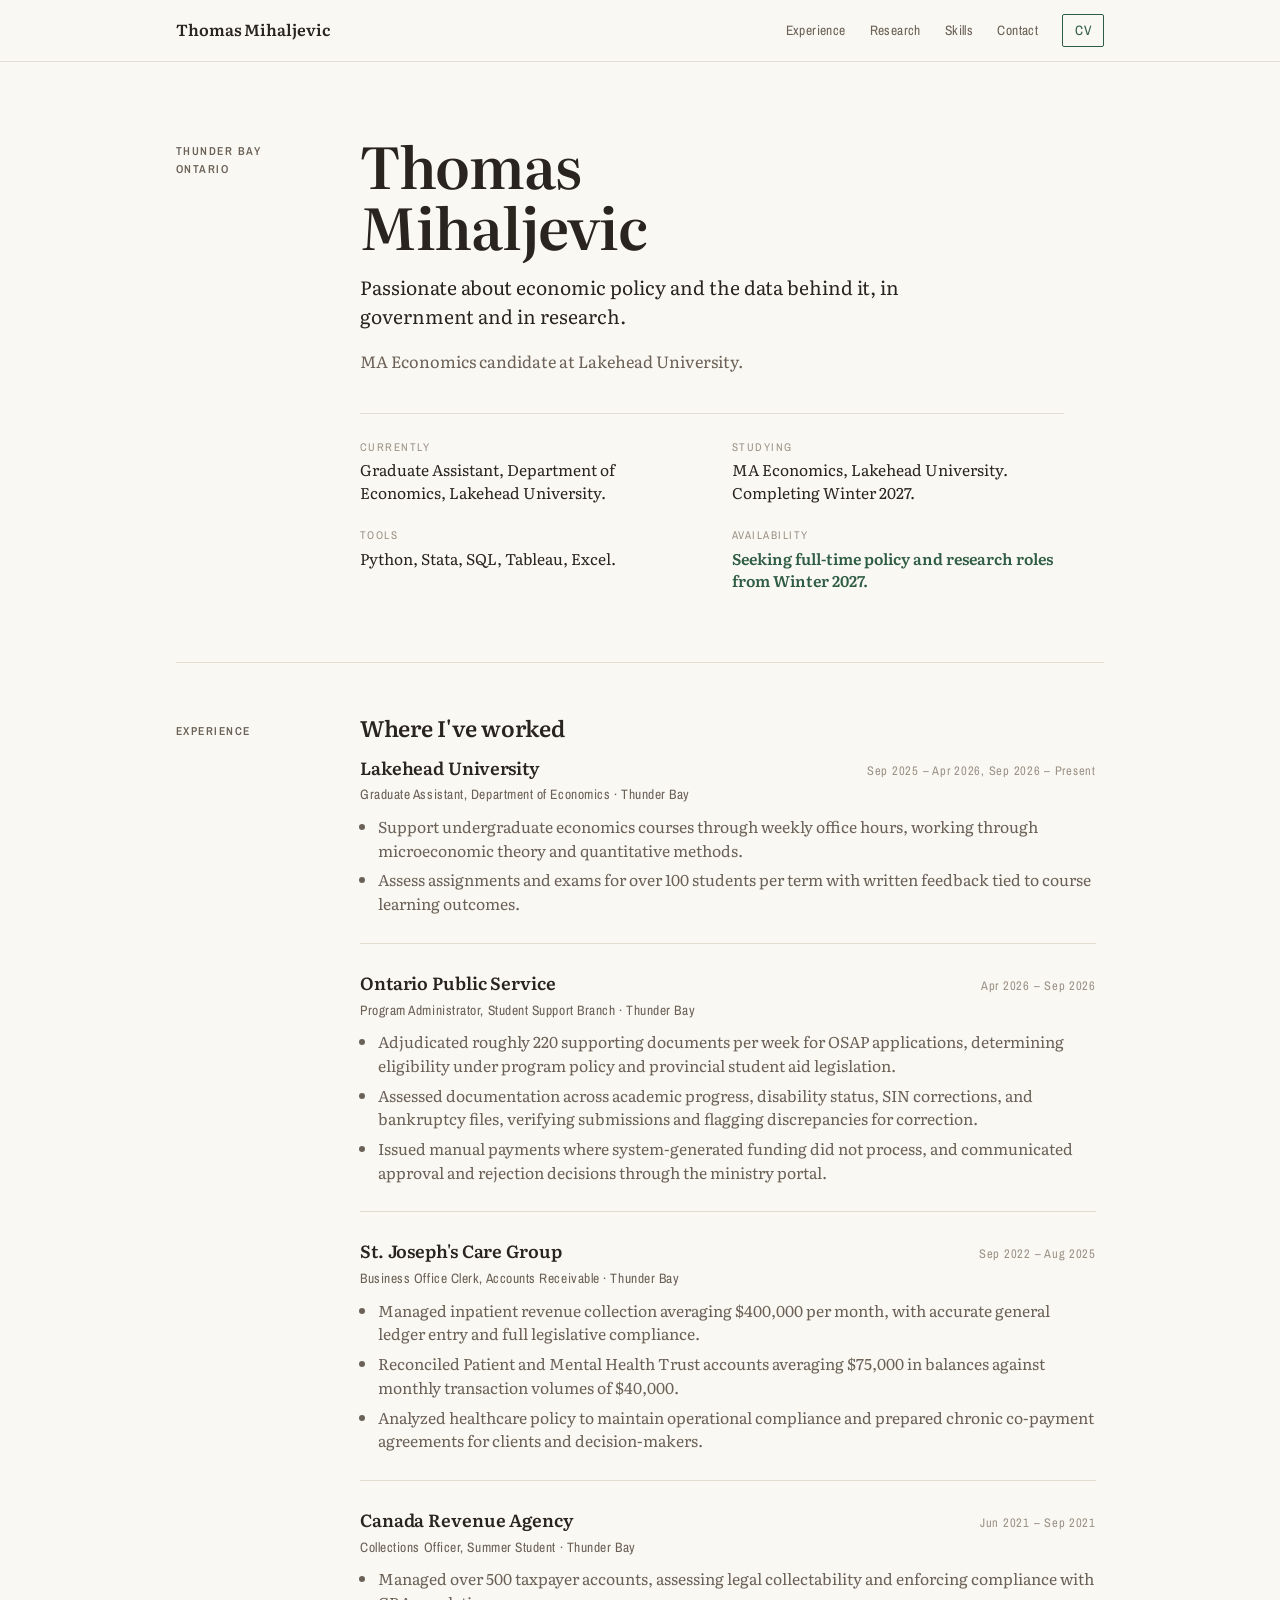
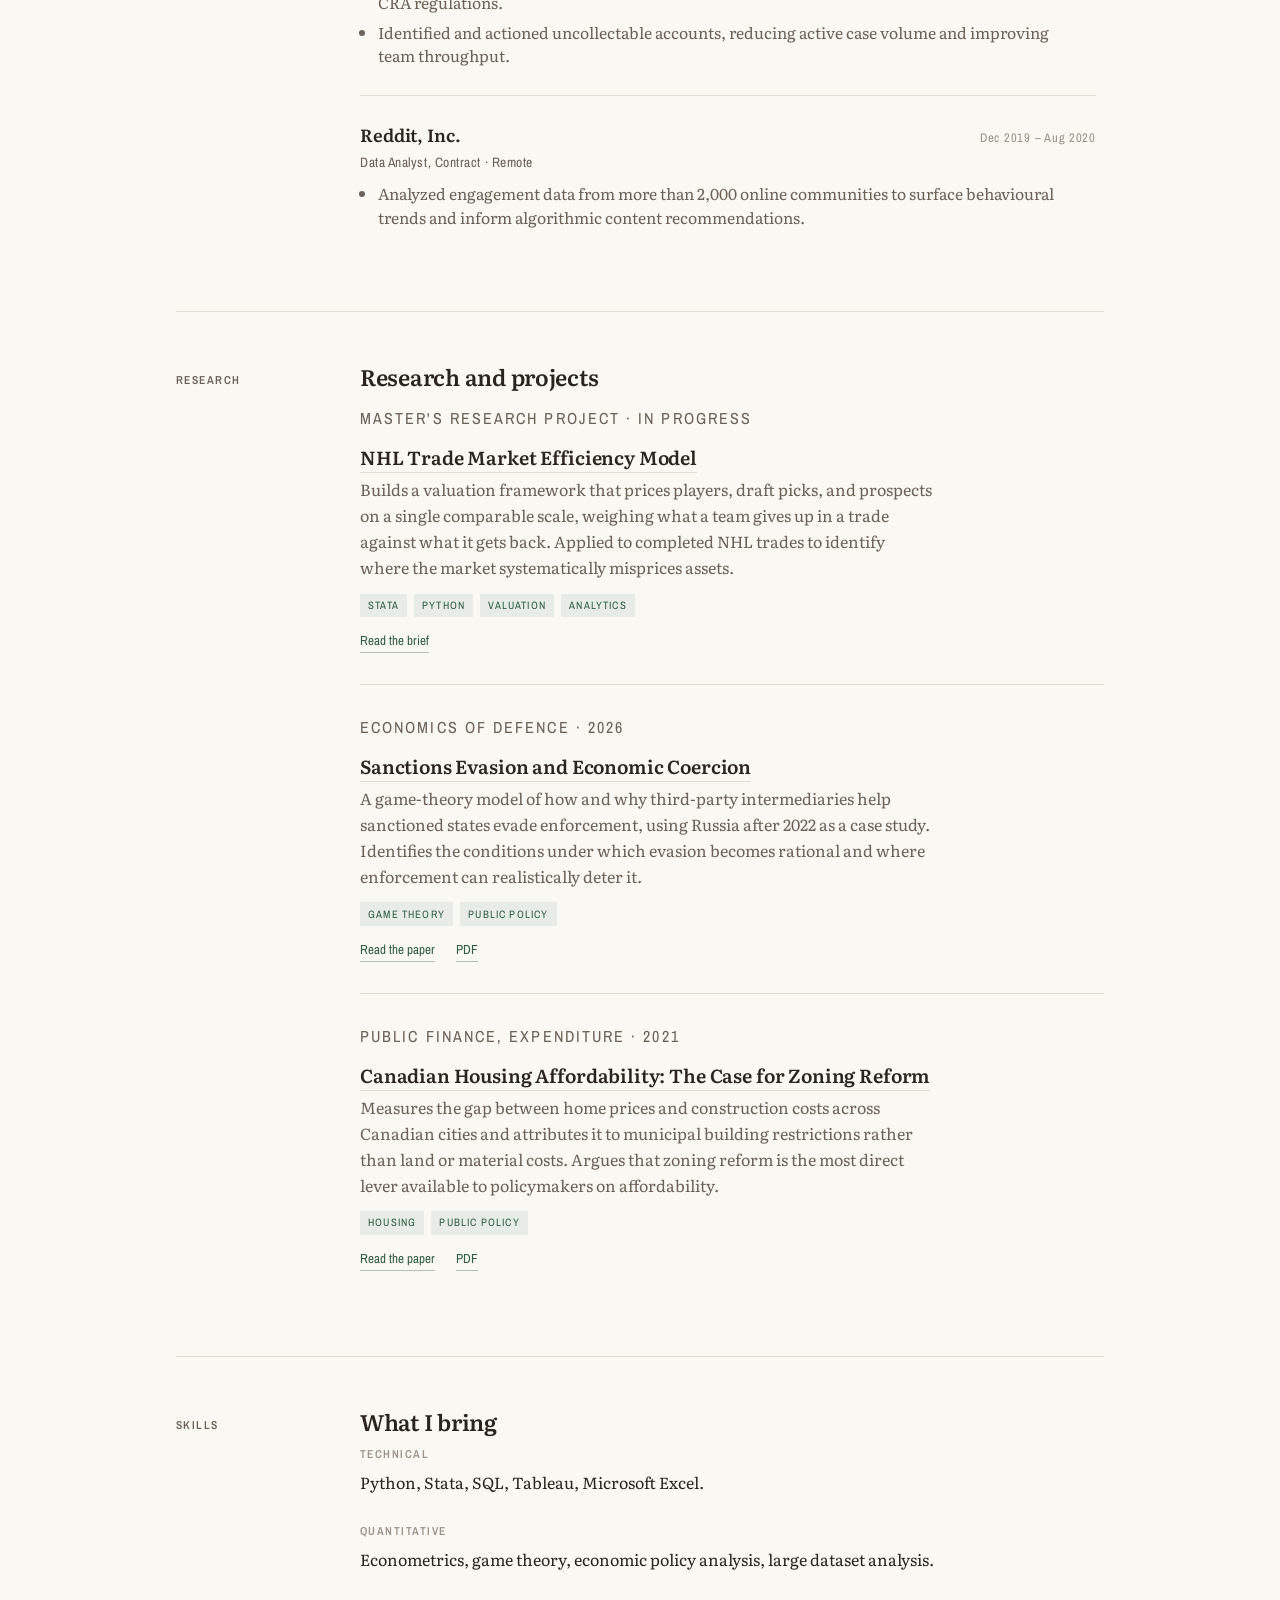
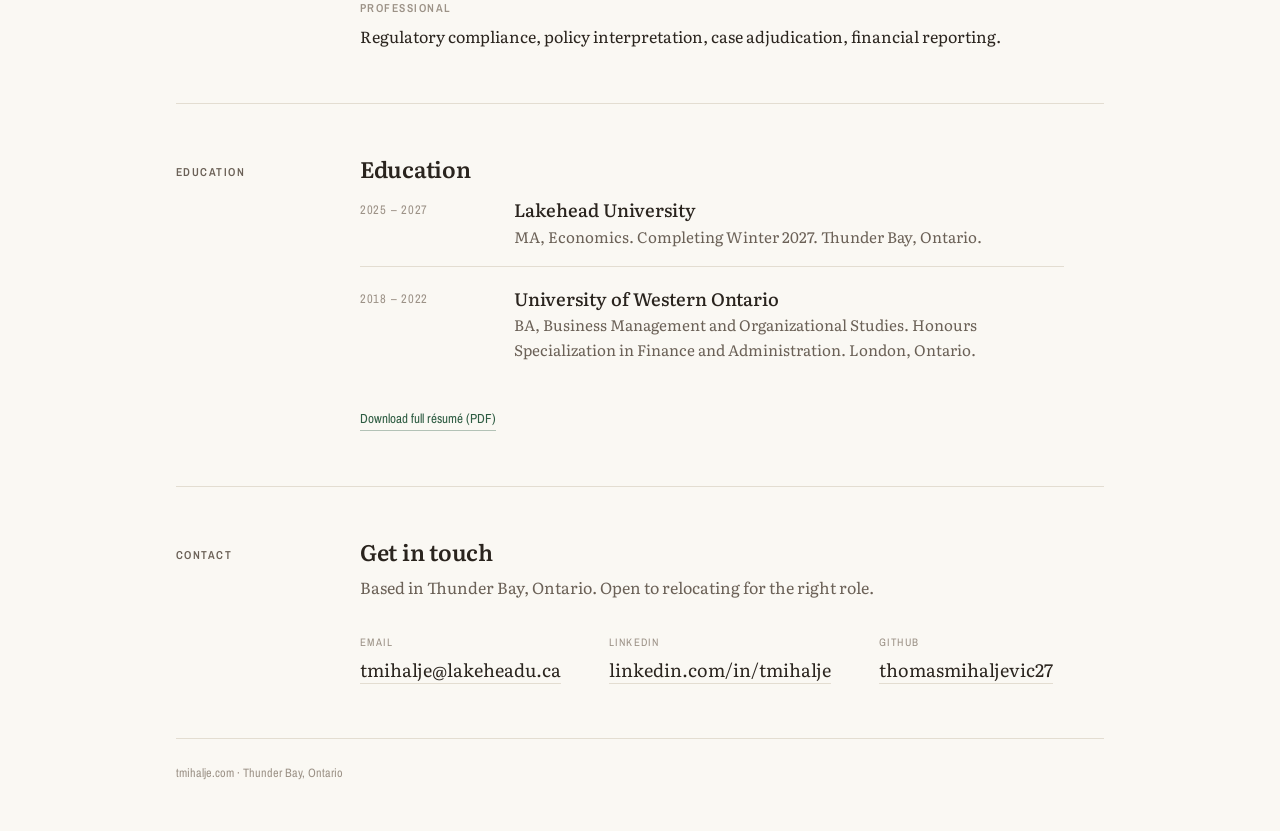
==== commit 3d918d1e: "Update for end of OPS placement and return to Graduate Assistant role - Lead Experience with Lakehea" ====
--- a/index.html
+++ b/index.html
@@ -7,12 +7,12 @@
 <link rel="icon" href="/favicon.ico" sizes="32x32">
 <link rel="apple-touch-icon" href="/apple-touch-icon.png">
 <title>Thomas Mihaljevic — Economics and Public Policy</title>
-<meta name="description" content="Thomas Mihaljevic — Program Administrator with the Ontario Public Service and MA Economics candidate at Lakehead University. Economic policy, valuation, and applied data work.">
+<meta name="description" content="Thomas Mihaljevic — MA Economics candidate and Graduate Assistant at Lakehead University, formerly with the Ontario Public Service. Economic policy, valuation, and applied data work.">
 <link rel="canonical" href="https://www.tmihalje.com/">
 <meta property="og:type" content="website">
 <meta property="og:url" content="https://www.tmihalje.com/">
 <meta property="og:title" content="Thomas Mihaljevic — Economics and Public Policy">
-<meta property="og:description" content="Thomas Mihaljevic — Program Administrator with the Ontario Public Service and MA Economics candidate at Lakehead University. Economic policy, valuation, and applied data work.">
+<meta property="og:description" content="Thomas Mihaljevic — MA Economics candidate and Graduate Assistant at Lakehead University, formerly with the Ontario Public Service. Economic policy, valuation, and applied data work.">
 <meta name="theme-color" content="#FAF8F3">
 <link rel="preconnect" href="https://fonts.googleapis.com">
 <link rel="preconnect" href="https://fonts.gstatic.com" crossorigin>
@@ -49,7 +49,7 @@
       <dl class="glance">
         <div>
           <dt>Currently</dt>
-          <dd>Program Administrator, Student Support Branch, Ontario Public Service.</dd>
+          <dd>Graduate Assistant, Department of Economics, Lakehead University.</dd>
         </div>
         <div>
           <dt>Studying</dt>
@@ -76,26 +76,26 @@
 
         <article class="job">
           <div class="job-head">
+            <h3>Lakehead University</h3>
+            <span class="when">Sep 2025 – Apr 2026, Sep 2026 – Present</span>
+          </div>
+          <p class="role">Graduate Assistant, Department of Economics · Thunder Bay</p>
+          <ul>
+            <li>Support undergraduate economics courses through weekly office hours, working through microeconomic theory and quantitative methods.</li>
+            <li>Assess assignments and exams for over 100 students per term with written feedback tied to course learning outcomes.</li>
+          </ul>
+        </article>
+
+        <article class="job">
+          <div class="job-head">
             <h3>Ontario Public Service</h3>
-            <span class="when">Apr 2026 – Present</span>
+            <span class="when">Apr 2026 – Sep 2026</span>
           </div>
           <p class="role">Program Administrator, Student Support Branch · Thunder Bay</p>
           <ul>
-            <li>Adjudicate roughly 220 supporting documents per week for OSAP applications, determining eligibility under program policy and provincial student aid legislation.</li>
-            <li>Assess documentation across academic progress, disability status, SIN corrections, and bankruptcy files, verifying submissions and flagging discrepancies for correction.</li>
-            <li>Issue manual payments where system-generated funding does not process, and communicate approval and rejection decisions through the ministry portal.</li>
-          </ul>
-        </article>
-
-        <article class="job">
-          <div class="job-head">
-            <h3>Lakehead University</h3>
-            <span class="when">Sep 2025 – Apr 2026</span>
-          </div>
-          <p class="role">Graduate Assistant, Department of Economics · Thunder Bay</p>
-          <ul>
-            <li>Supported undergraduate economics courses through weekly office hours, working through microeconomic theory and quantitative methods.</li>
-            <li>Assessed assignments and exams for over 100 students per term with written feedback tied to course learning outcomes.</li>
+            <li>Adjudicated roughly 220 supporting documents per week for OSAP applications, determining eligibility under program policy and provincial student aid legislation.</li>
+            <li>Assessed documentation across academic progress, disability status, SIN corrections, and bankruptcy files, verifying submissions and flagging discrepancies for correction.</li>
+            <li>Issued manual payments where system-generated funding did not process, and communicated approval and rejection decisions through the ministry portal.</li>
           </ul>
         </article>
 
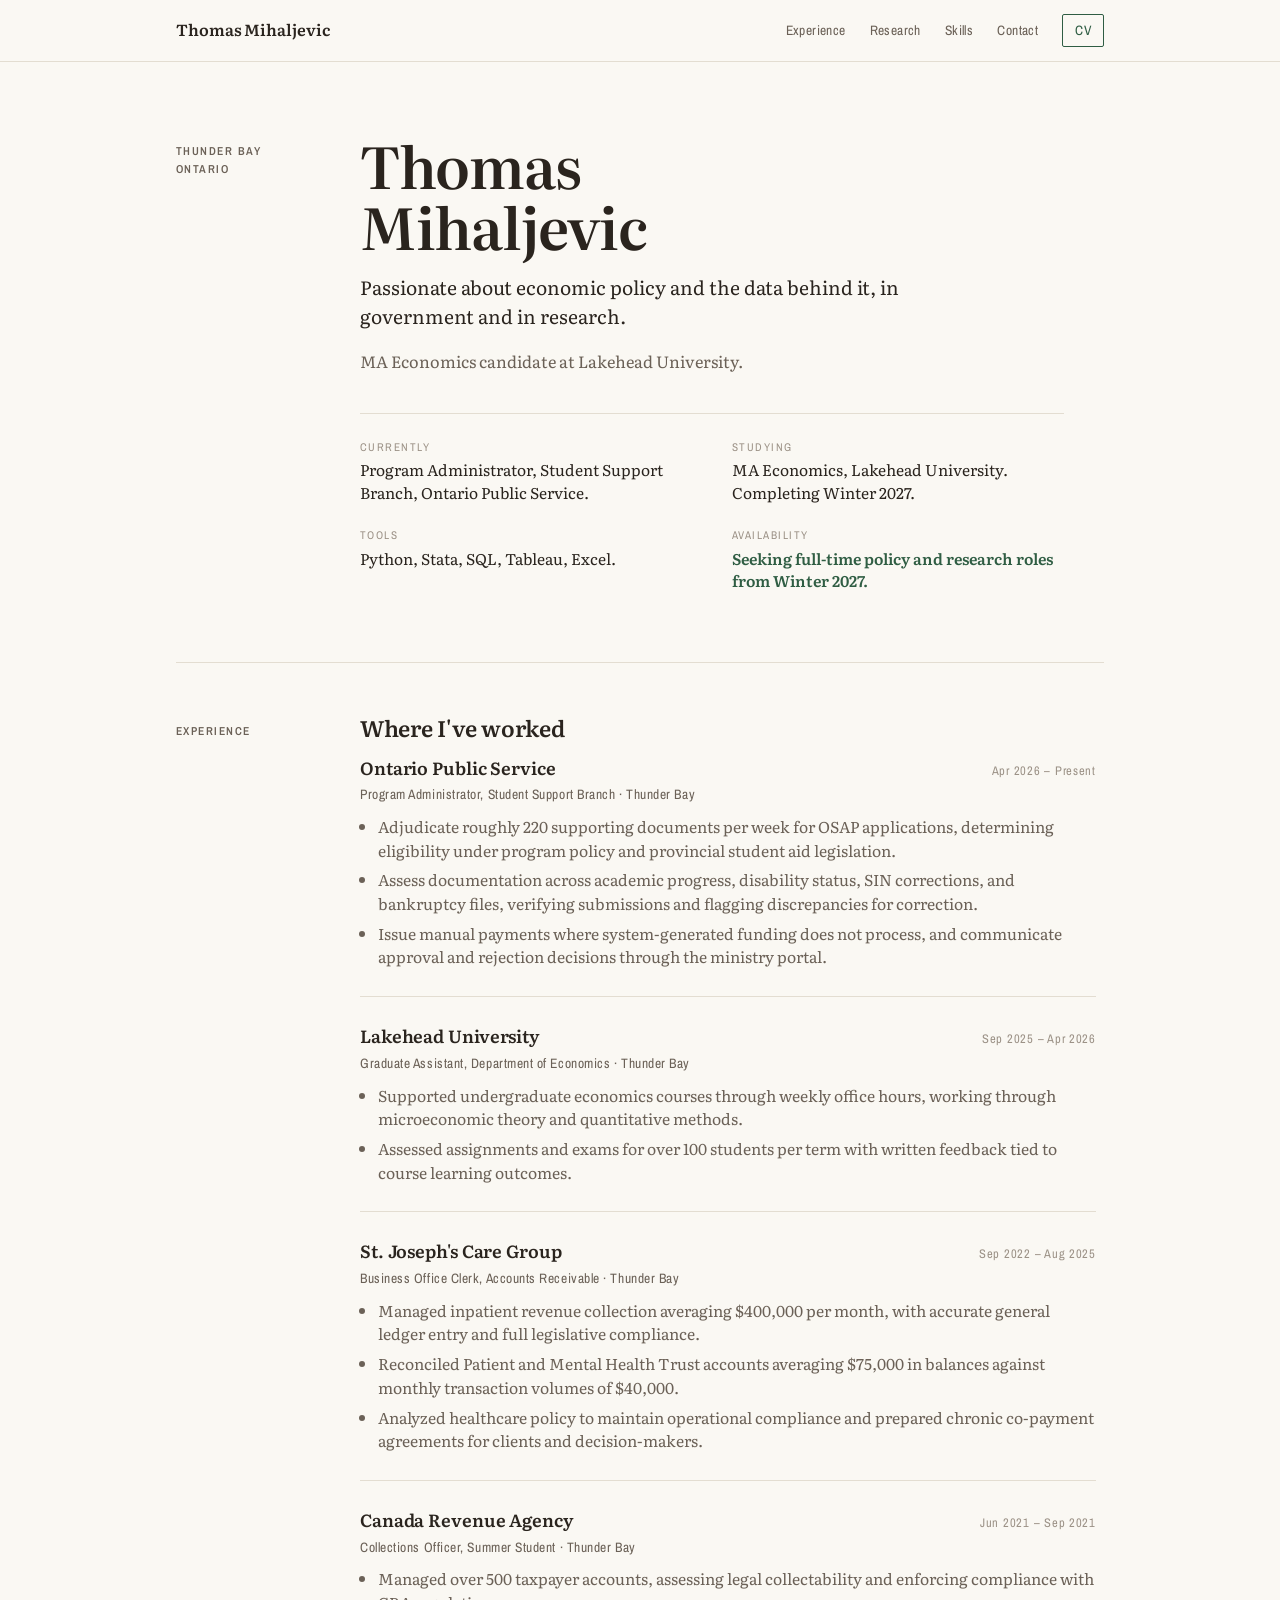
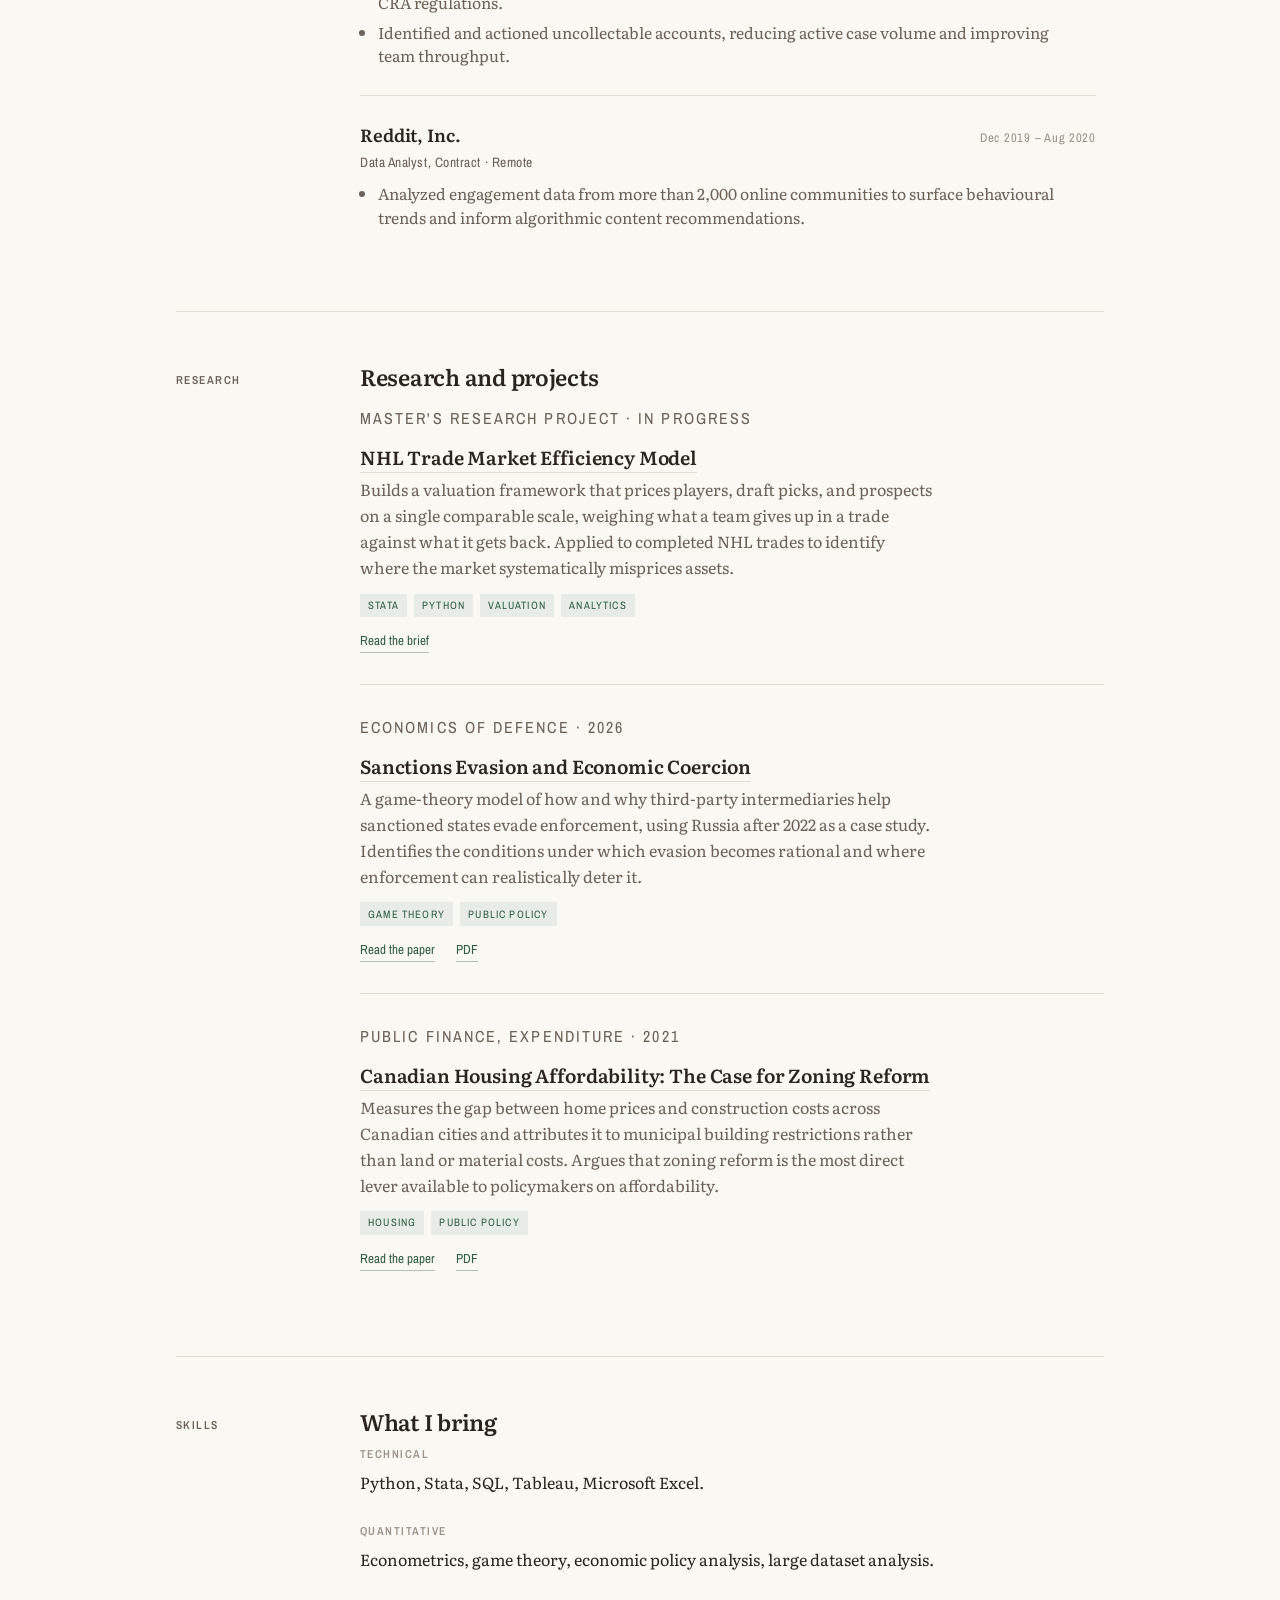
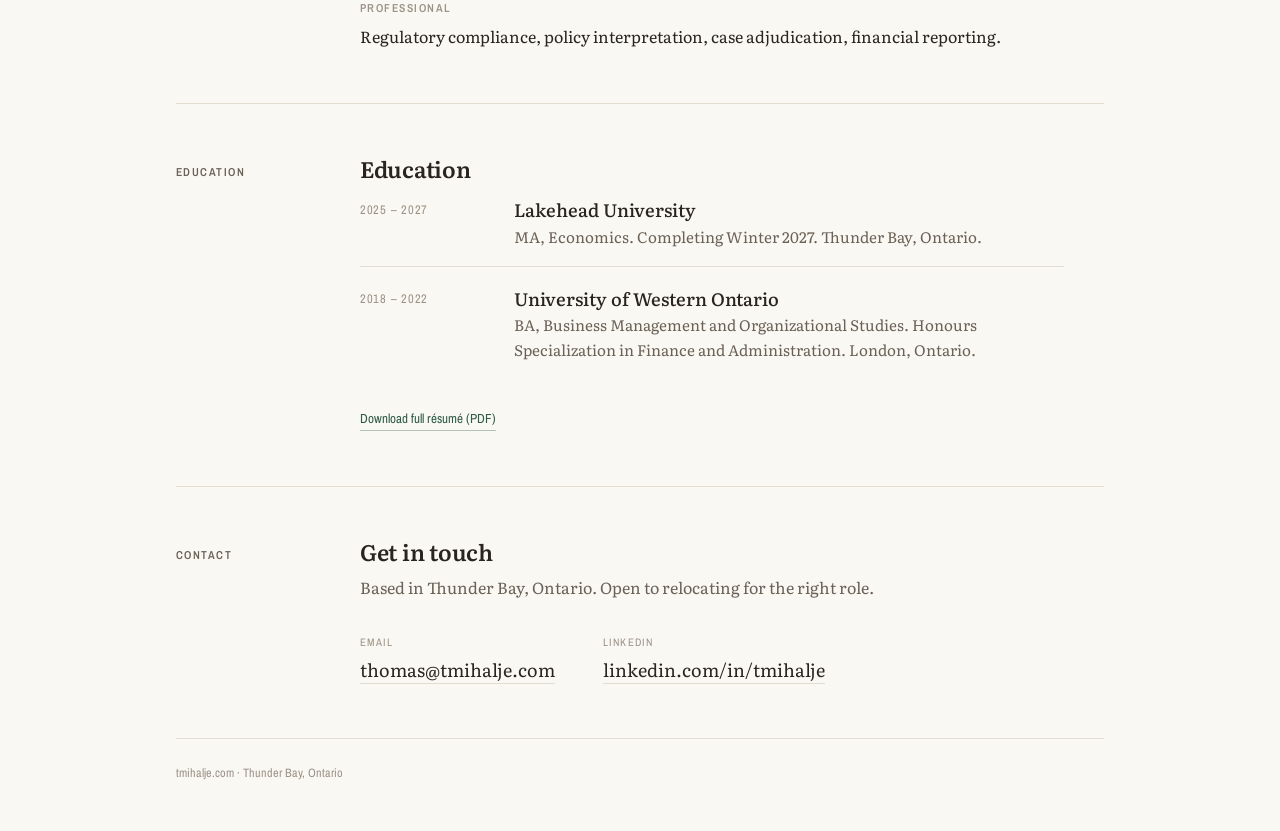
==== commit 9006ab5a: "Update index.html" ====
--- a/index.html
+++ b/index.html
@@ -7,12 +7,12 @@
 <link rel="icon" href="/favicon.ico" sizes="32x32">
 <link rel="apple-touch-icon" href="/apple-touch-icon.png">
 <title>Thomas Mihaljevic — Economics and Public Policy</title>
-<meta name="description" content="Thomas Mihaljevic — MA Economics candidate and Graduate Assistant at Lakehead University, formerly with the Ontario Public Service. Economic policy, valuation, and applied data work.">
+<meta name="description" content="Thomas Mihaljevic — Program Administrator with the Ontario Public Service and MA Economics candidate at Lakehead University. Economic policy, valuation, and applied data work.">
 <link rel="canonical" href="https://www.tmihalje.com/">
 <meta property="og:type" content="website">
 <meta property="og:url" content="https://www.tmihalje.com/">
 <meta property="og:title" content="Thomas Mihaljevic — Economics and Public Policy">
-<meta property="og:description" content="Thomas Mihaljevic — MA Economics candidate and Graduate Assistant at Lakehead University, formerly with the Ontario Public Service. Economic policy, valuation, and applied data work.">
+<meta property="og:description" content="Thomas Mihaljevic — Program Administrator with the Ontario Public Service and MA Economics candidate at Lakehead University. Economic policy, valuation, and applied data work.">
 <meta name="theme-color" content="#FAF8F3">
 <link rel="preconnect" href="https://fonts.googleapis.com">
 <link rel="preconnect" href="https://fonts.gstatic.com" crossorigin>
@@ -49,7 +49,7 @@
       <dl class="glance">
         <div>
           <dt>Currently</dt>
-          <dd>Graduate Assistant, Department of Economics, Lakehead University.</dd>
+          <dd>Program Administrator, Student Support Branch, Ontario Public Service.</dd>
         </div>
         <div>
           <dt>Studying</dt>
@@ -76,26 +76,26 @@
 
         <article class="job">
           <div class="job-head">
+            <h3>Ontario Public Service</h3>
+            <span class="when">Apr 2026 – Present</span>
+          </div>
+          <p class="role">Program Administrator, Student Support Branch · Thunder Bay</p>
+          <ul>
+            <li>Adjudicate roughly 220 supporting documents per week for OSAP applications, determining eligibility under program policy and provincial student aid legislation.</li>
+            <li>Assess documentation across academic progress, disability status, SIN corrections, and bankruptcy files, verifying submissions and flagging discrepancies for correction.</li>
+            <li>Issue manual payments where system-generated funding does not process, and communicate approval and rejection decisions through the ministry portal.</li>
+          </ul>
+        </article>
+
+        <article class="job">
+          <div class="job-head">
             <h3>Lakehead University</h3>
-            <span class="when">Sep 2025 – Apr 2026, Sep 2026 – Present</span>
+            <span class="when">Sep 2025 – Apr 2026</span>
           </div>
           <p class="role">Graduate Assistant, Department of Economics · Thunder Bay</p>
           <ul>
-            <li>Support undergraduate economics courses through weekly office hours, working through microeconomic theory and quantitative methods.</li>
-            <li>Assess assignments and exams for over 100 students per term with written feedback tied to course learning outcomes.</li>
-          </ul>
-        </article>
-
-        <article class="job">
-          <div class="job-head">
-            <h3>Ontario Public Service</h3>
-            <span class="when">Apr 2026 – Sep 2026</span>
-          </div>
-          <p class="role">Program Administrator, Student Support Branch · Thunder Bay</p>
-          <ul>
-            <li>Adjudicated roughly 220 supporting documents per week for OSAP applications, determining eligibility under program policy and provincial student aid legislation.</li>
-            <li>Assessed documentation across academic progress, disability status, SIN corrections, and bankruptcy files, verifying submissions and flagging discrepancies for correction.</li>
-            <li>Issued manual payments where system-generated funding did not process, and communicated approval and rejection decisions through the ministry portal.</li>
+            <li>Supported undergraduate economics courses through weekly office hours, working through microeconomic theory and quantitative methods.</li>
+            <li>Assessed assignments and exams for over 100 students per term with written feedback tied to course learning outcomes.</li>
           </ul>
         </article>
 
@@ -227,9 +227,8 @@
         <h2>Get in touch</h2>
         <p class="lede">Based in Thunder Bay, Ontario. Open to relocating for the right role.</p>
         <div class="contact">
-          <div><div class="k">Email</div><a href="mailto:tmihalje@lakeheadu.ca">tmihalje@lakeheadu.ca</a></div>
+          <div><div class="k">Email</div><a href="mailto:thomas@tmihalje.com">thomas@tmihalje.com</a></div>
           <div><div class="k">LinkedIn</div><a href="https://linkedin.com/in/tmihalje">linkedin.com/in/tmihalje</a></div>
-          <div><div class="k">GitHub</div><a href="https://github.com/thomasmihaljevic27">thomasmihaljevic27</a></div>
         </div>
       </div>
     </div>
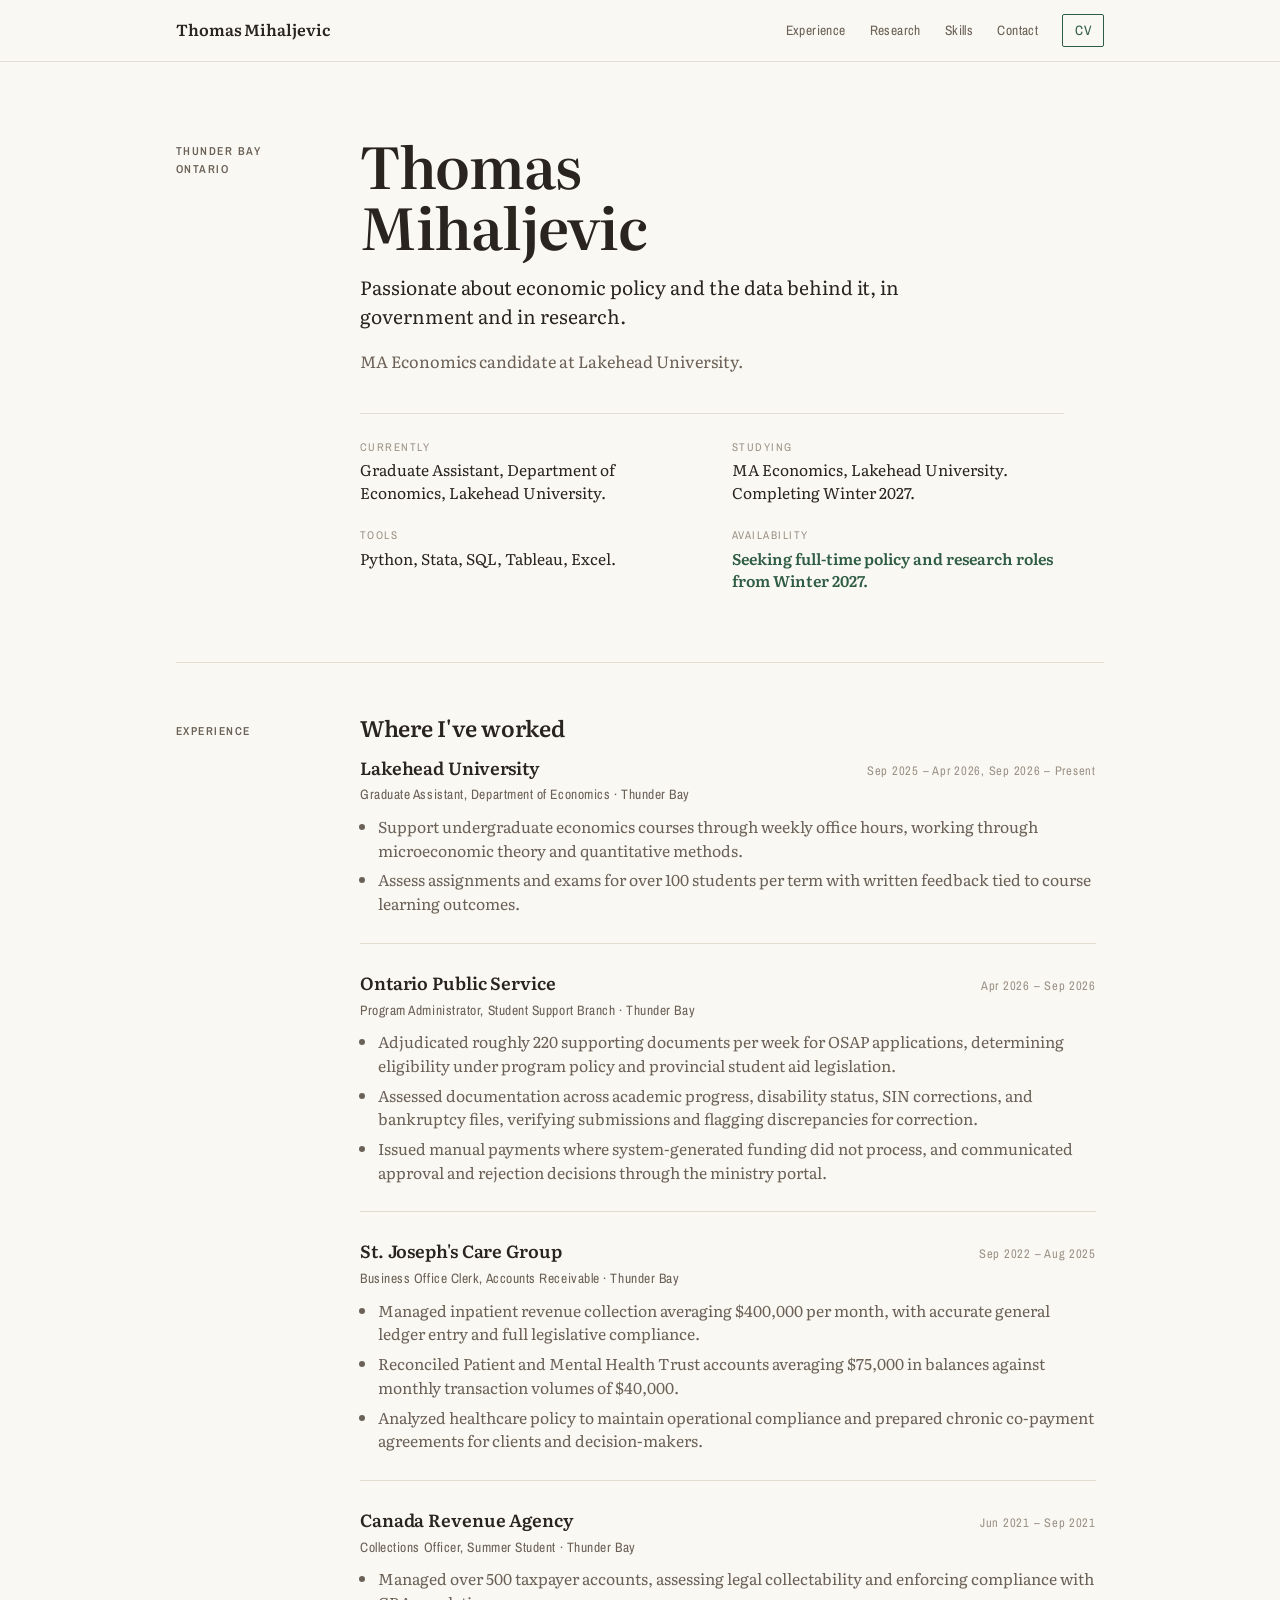
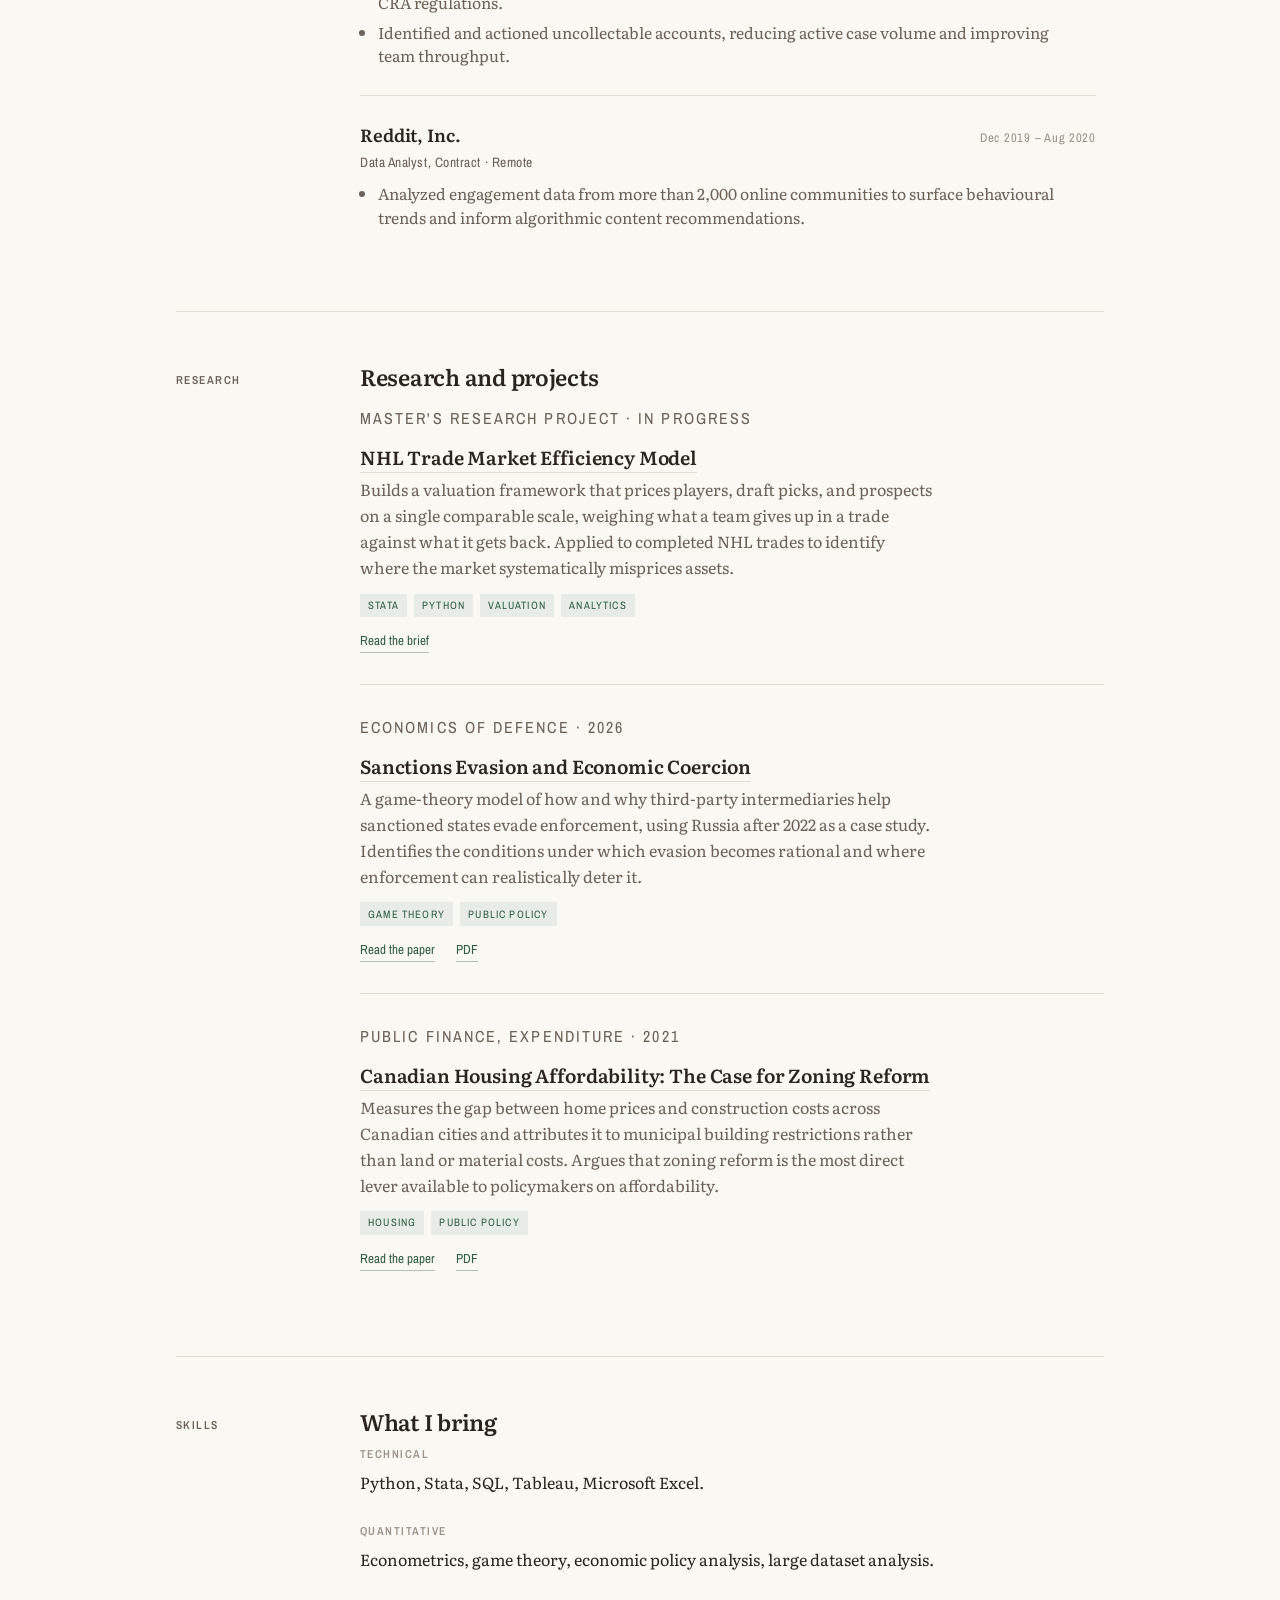
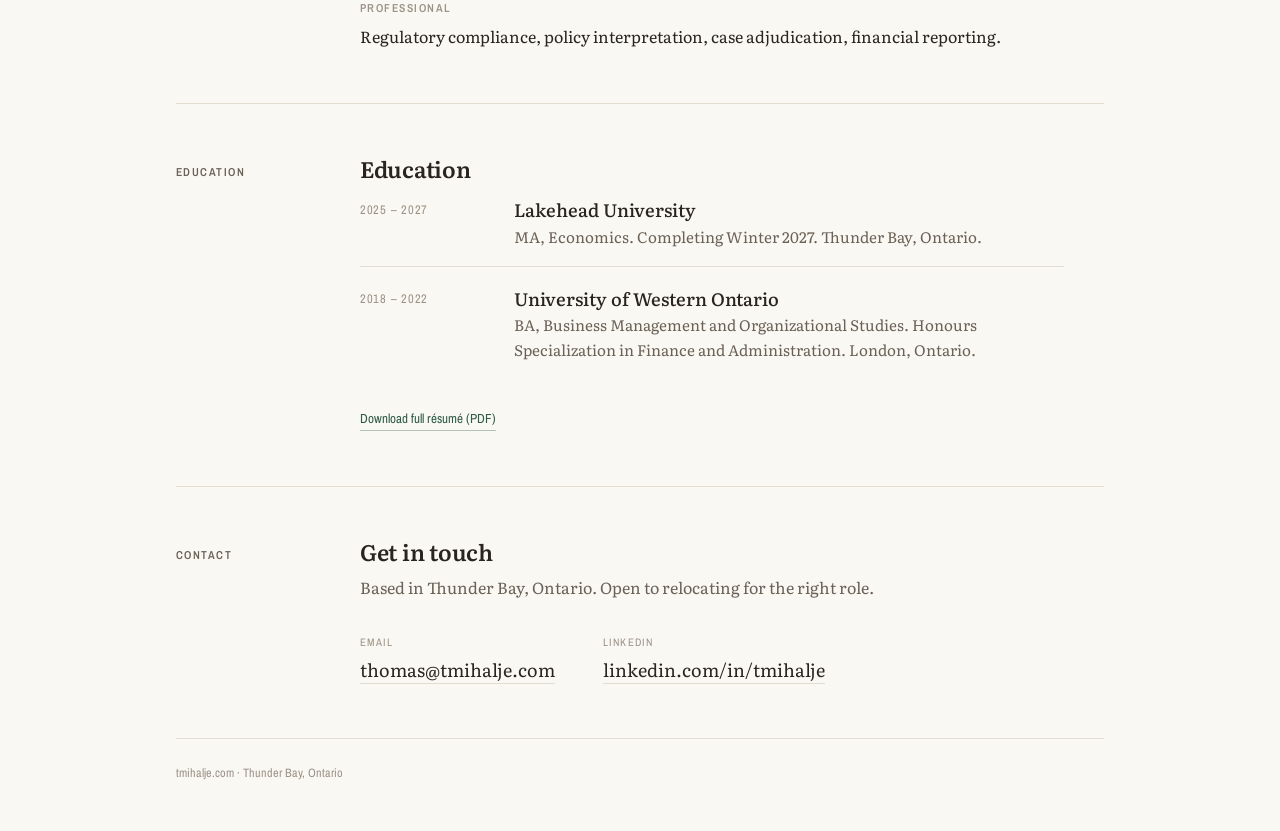
==== commit 2bfca154: "Merge pull request #2 from thomasmihaljevic27/claude/resume-website-updates-1xxl9s Update bio and wo" ====
--- a/index.html
+++ b/index.html
@@ -7,12 +7,12 @@
 <link rel="icon" href="/favicon.ico" sizes="32x32">
 <link rel="apple-touch-icon" href="/apple-touch-icon.png">
 <title>Thomas Mihaljevic — Economics and Public Policy</title>
-<meta name="description" content="Thomas Mihaljevic — Program Administrator with the Ontario Public Service and MA Economics candidate at Lakehead University. Economic policy, valuation, and applied data work.">
+<meta name="description" content="Thomas Mihaljevic — MA Economics candidate and Graduate Assistant at Lakehead University, formerly with the Ontario Public Service. Economic policy, valuation, and applied data work.">
 <link rel="canonical" href="https://www.tmihalje.com/">
 <meta property="og:type" content="website">
 <meta property="og:url" content="https://www.tmihalje.com/">
 <meta property="og:title" content="Thomas Mihaljevic — Economics and Public Policy">
-<meta property="og:description" content="Thomas Mihaljevic — Program Administrator with the Ontario Public Service and MA Economics candidate at Lakehead University. Economic policy, valuation, and applied data work.">
+<meta property="og:description" content="Thomas Mihaljevic — MA Economics candidate and Graduate Assistant at Lakehead University, formerly with the Ontario Public Service. Economic policy, valuation, and applied data work.">
 <meta name="theme-color" content="#FAF8F3">
 <link rel="preconnect" href="https://fonts.googleapis.com">
 <link rel="preconnect" href="https://fonts.gstatic.com" crossorigin>
@@ -49,7 +49,7 @@
       <dl class="glance">
         <div>
           <dt>Currently</dt>
-          <dd>Program Administrator, Student Support Branch, Ontario Public Service.</dd>
+          <dd>Graduate Assistant, Department of Economics, Lakehead University.</dd>
         </div>
         <div>
           <dt>Studying</dt>
@@ -76,26 +76,26 @@
 
         <article class="job">
           <div class="job-head">
+            <h3>Lakehead University</h3>
+            <span class="when">Sep 2025 – Apr 2026, Sep 2026 – Present</span>
+          </div>
+          <p class="role">Graduate Assistant, Department of Economics · Thunder Bay</p>
+          <ul>
+            <li>Support undergraduate economics courses through weekly office hours, working through microeconomic theory and quantitative methods.</li>
+            <li>Assess assignments and exams for over 100 students per term with written feedback tied to course learning outcomes.</li>
+          </ul>
+        </article>
+
+        <article class="job">
+          <div class="job-head">
             <h3>Ontario Public Service</h3>
-            <span class="when">Apr 2026 – Present</span>
+            <span class="when">Apr 2026 – Sep 2026</span>
           </div>
           <p class="role">Program Administrator, Student Support Branch · Thunder Bay</p>
           <ul>
-            <li>Adjudicate roughly 220 supporting documents per week for OSAP applications, determining eligibility under program policy and provincial student aid legislation.</li>
-            <li>Assess documentation across academic progress, disability status, SIN corrections, and bankruptcy files, verifying submissions and flagging discrepancies for correction.</li>
-            <li>Issue manual payments where system-generated funding does not process, and communicate approval and rejection decisions through the ministry portal.</li>
-          </ul>
-        </article>
-
-        <article class="job">
-          <div class="job-head">
-            <h3>Lakehead University</h3>
-            <span class="when">Sep 2025 – Apr 2026</span>
-          </div>
-          <p class="role">Graduate Assistant, Department of Economics · Thunder Bay</p>
-          <ul>
-            <li>Supported undergraduate economics courses through weekly office hours, working through microeconomic theory and quantitative methods.</li>
-            <li>Assessed assignments and exams for over 100 students per term with written feedback tied to course learning outcomes.</li>
+            <li>Adjudicated roughly 220 supporting documents per week for OSAP applications, determining eligibility under program policy and provincial student aid legislation.</li>
+            <li>Assessed documentation across academic progress, disability status, SIN corrections, and bankruptcy files, verifying submissions and flagging discrepancies for correction.</li>
+            <li>Issued manual payments where system-generated funding did not process, and communicated approval and rejection decisions through the ministry portal.</li>
           </ul>
         </article>
 
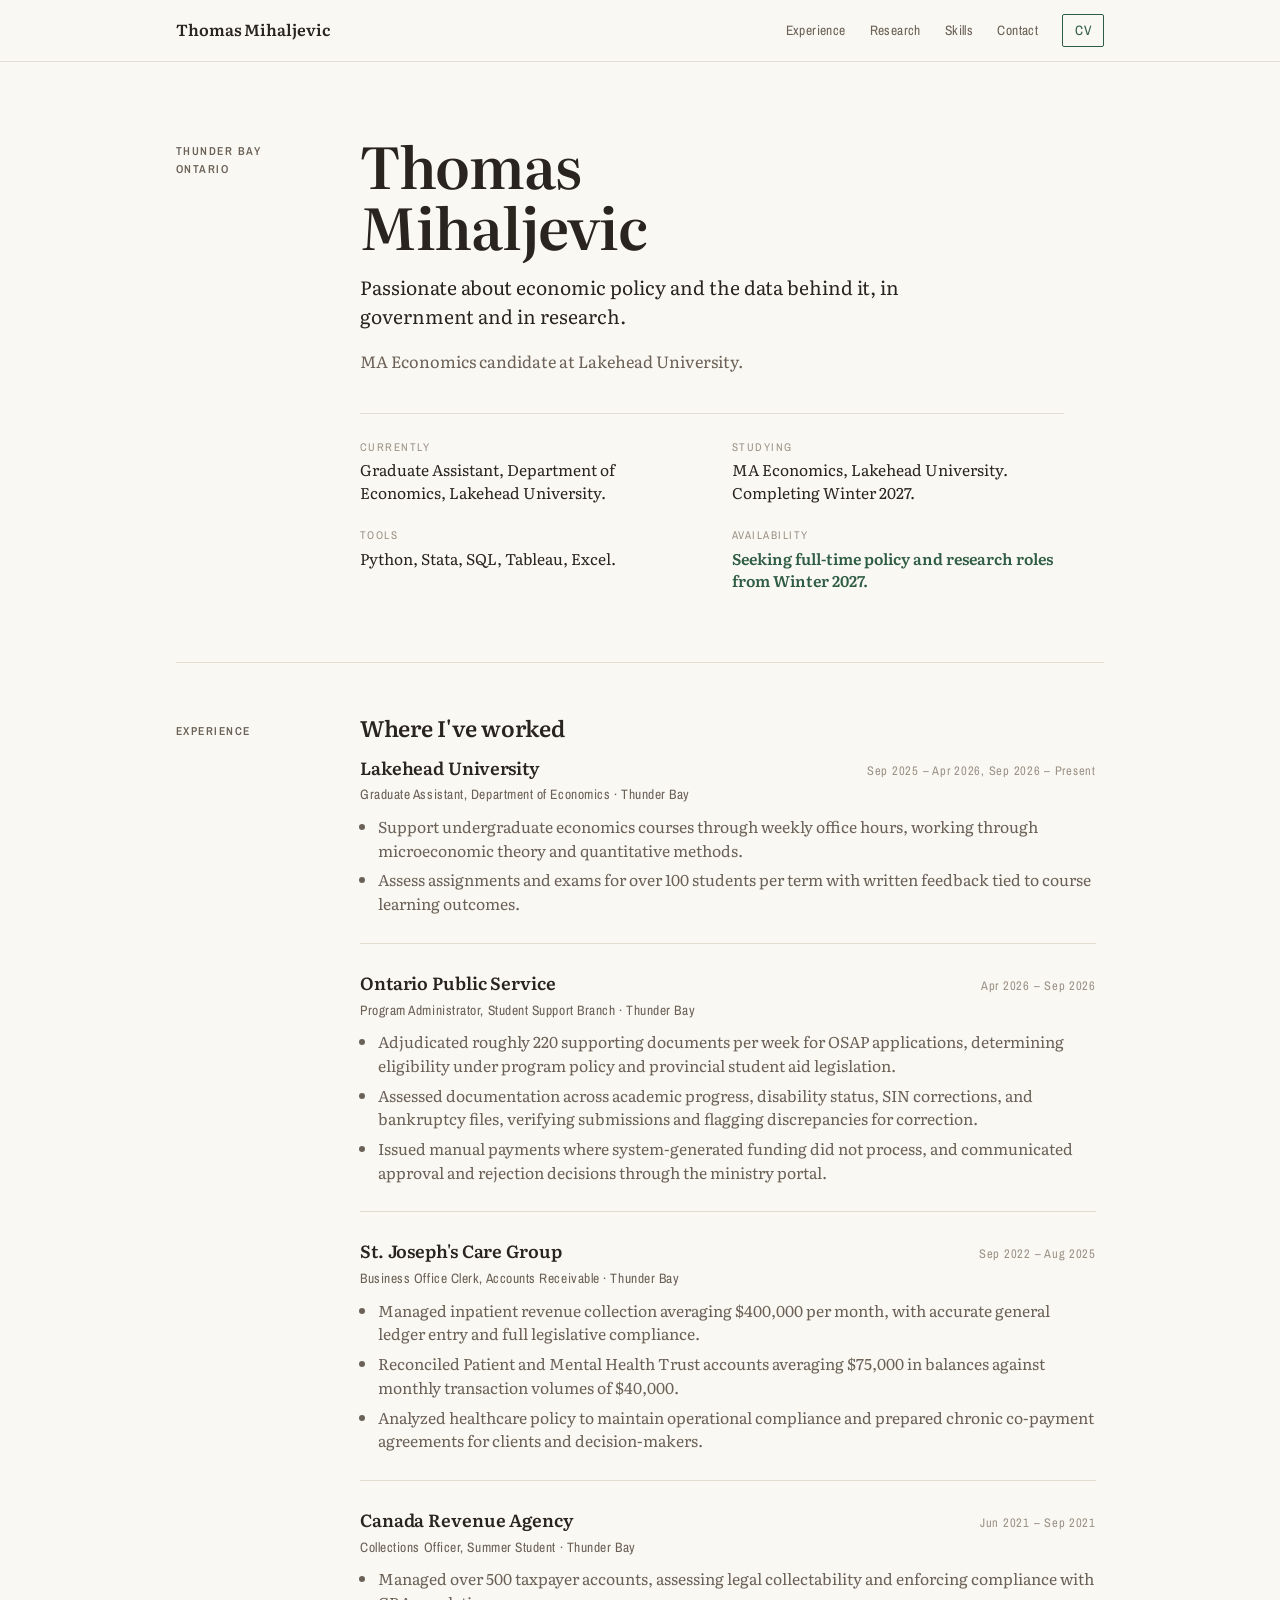
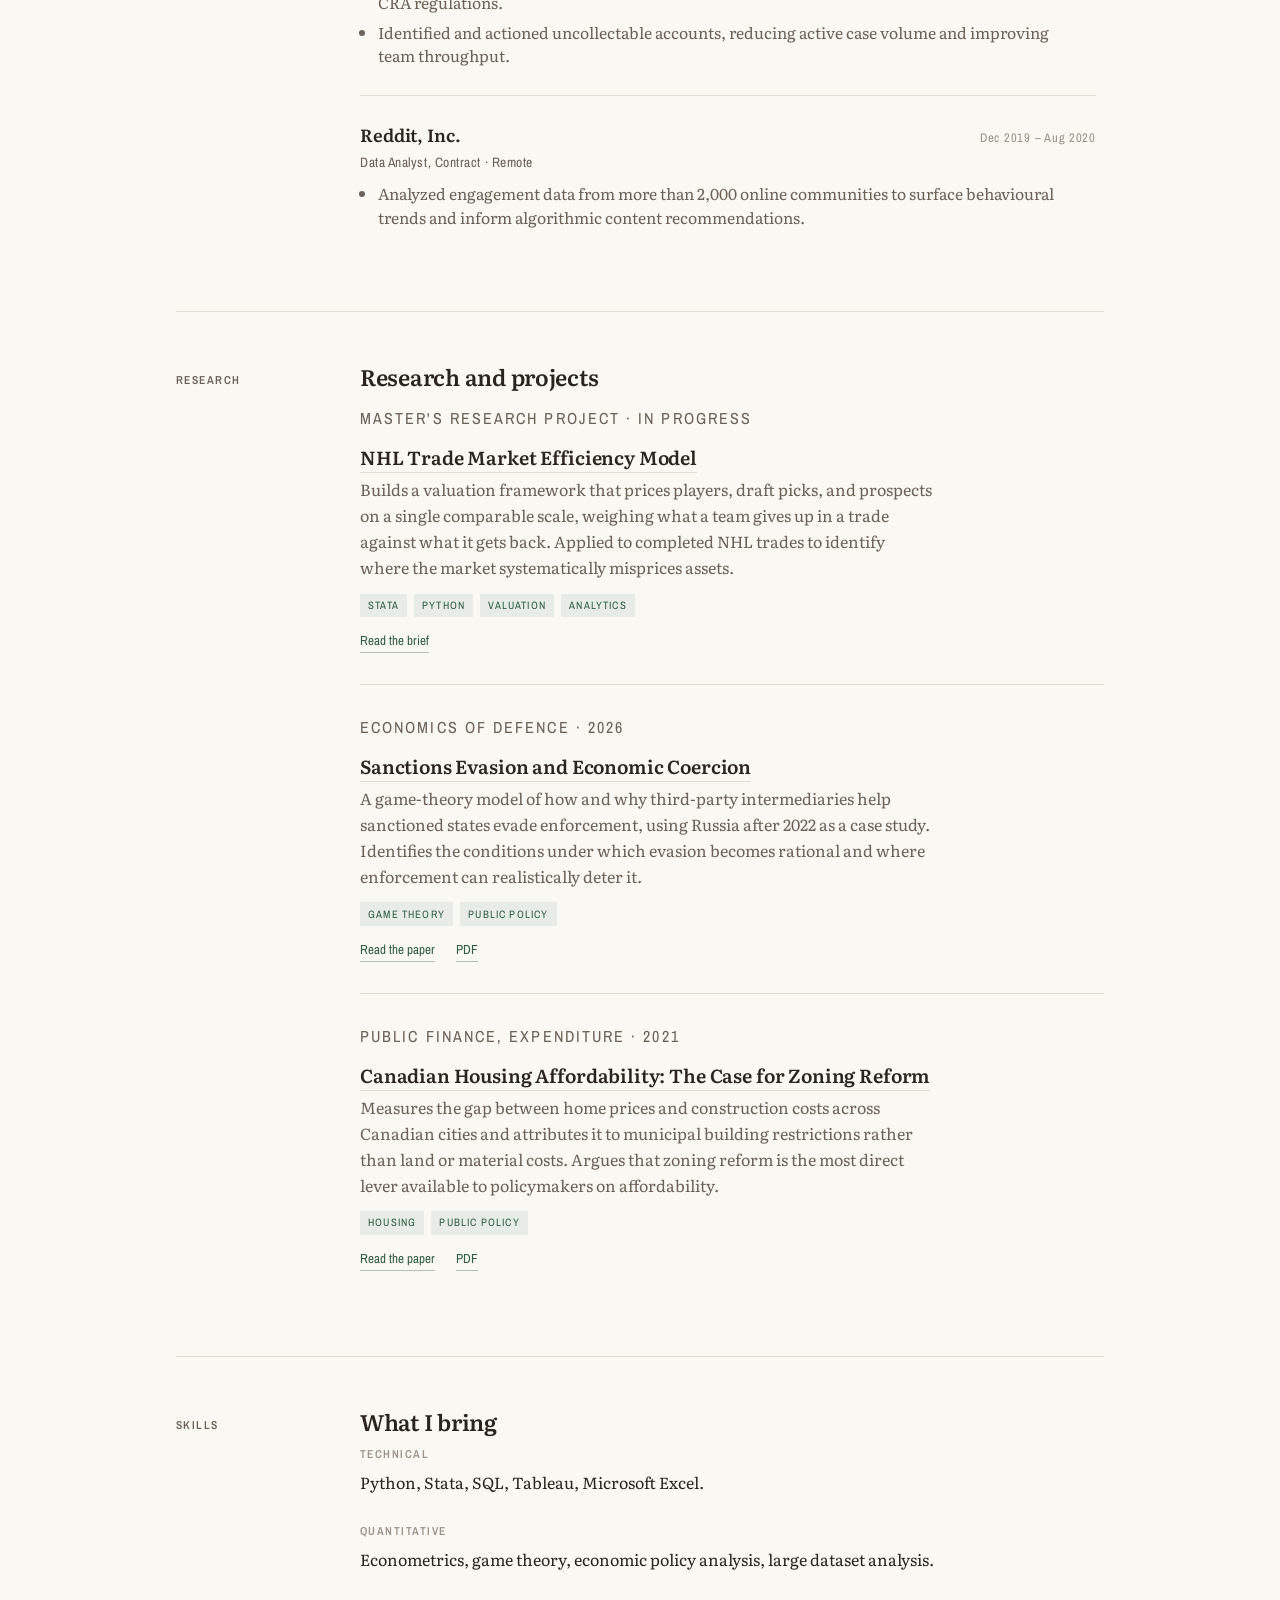
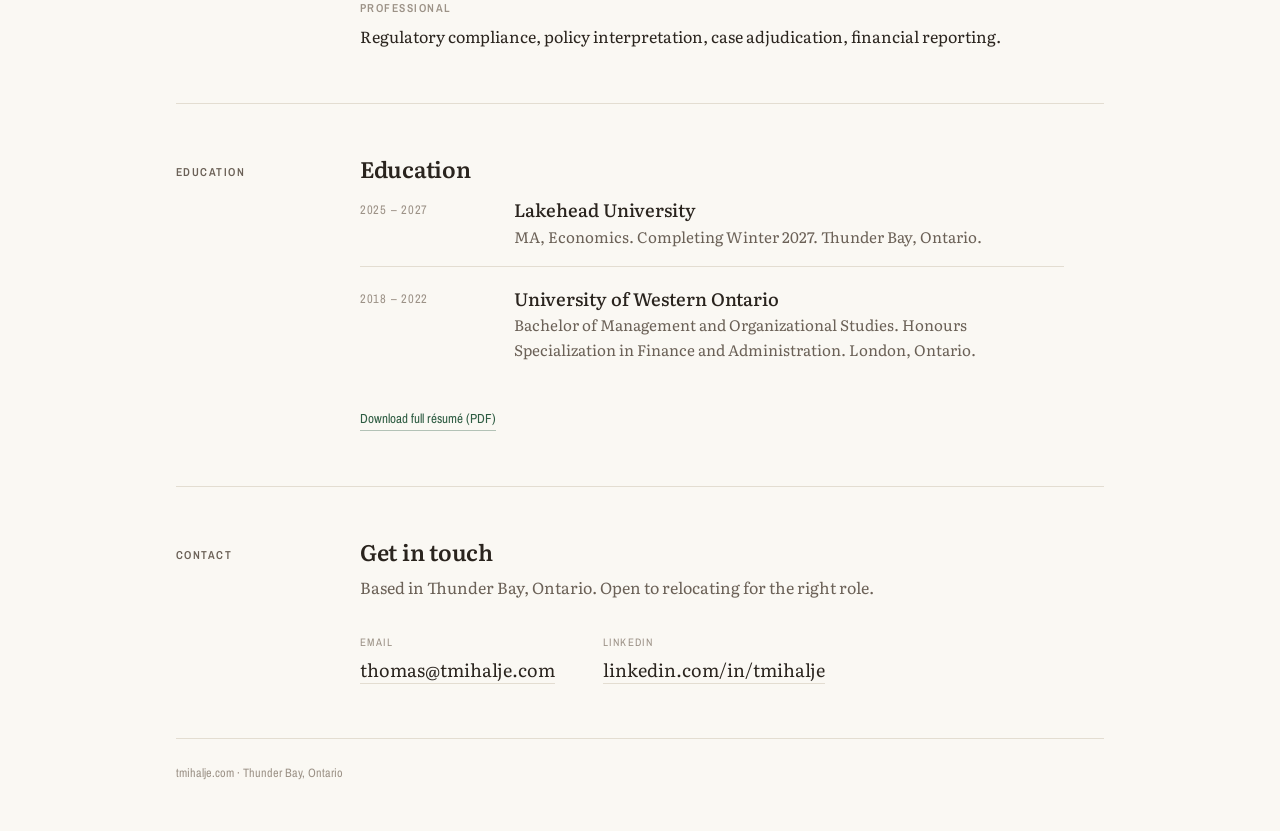
==== commit 77f4c79d: "Correct degree title to Bachelor of Management and Organizational Studies on homepage and hosted res" ====
--- a/index.html
+++ b/index.html
@@ -212,7 +212,7 @@
         <h2>Education</h2>
         <ul class="hist">
           <li><span class="yr">2025 – 2027</span><p class="what">Lakehead University<span>MA, Economics. Completing Winter 2027. Thunder Bay, Ontario.</span></p></li>
-          <li><span class="yr">2018 – 2022</span><p class="what">University of Western Ontario<span>BA, Business Management and Organizational Studies. Honours Specialization in Finance and Administration. London, Ontario.</span></p></li>
+          <li><span class="yr">2018 – 2022</span><p class="what">University of Western Ontario<span>Bachelor of Management and Organizational Studies. Honours Specialization in Finance and Administration. London, Ontario.</span></p></li>
         </ul>
         <div class="links after-list"><a href="/Thomas_Mihaljevic_Resume.pdf">Download full résumé (PDF)</a></div>
       </div>
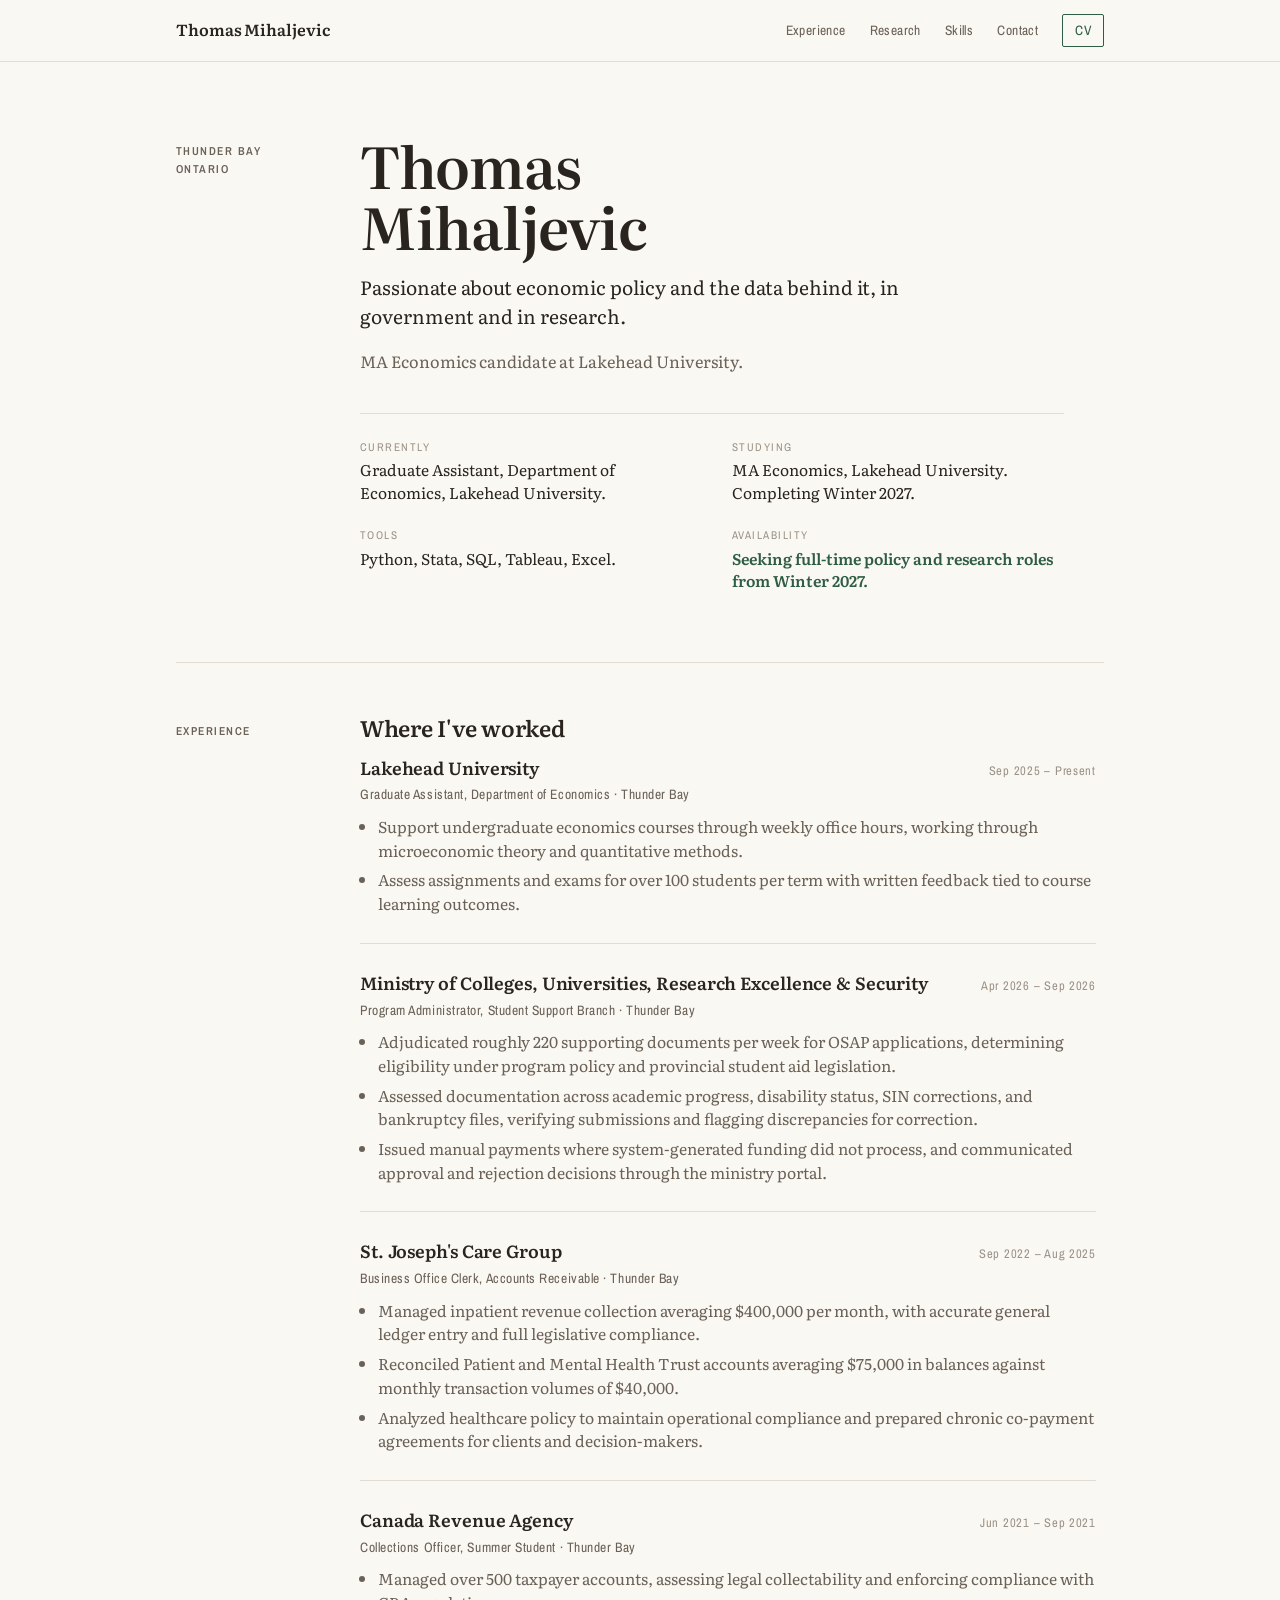
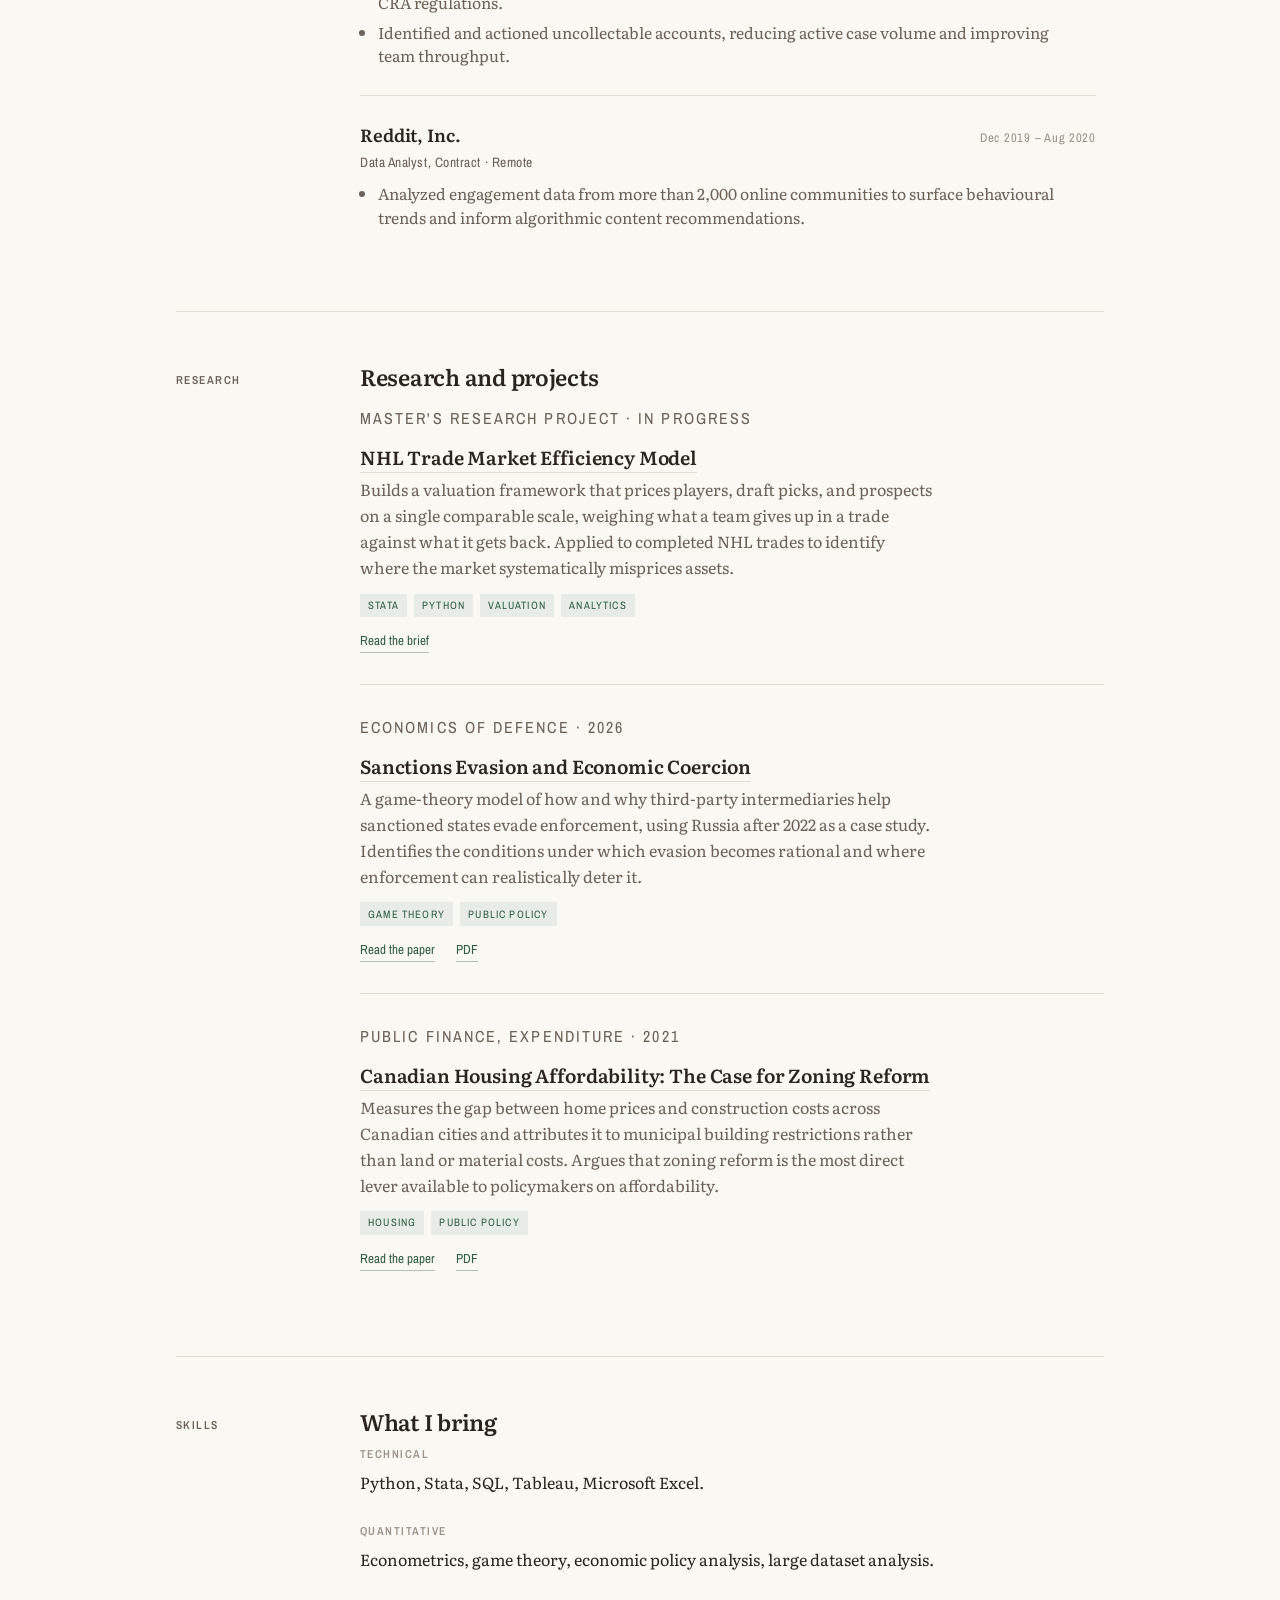
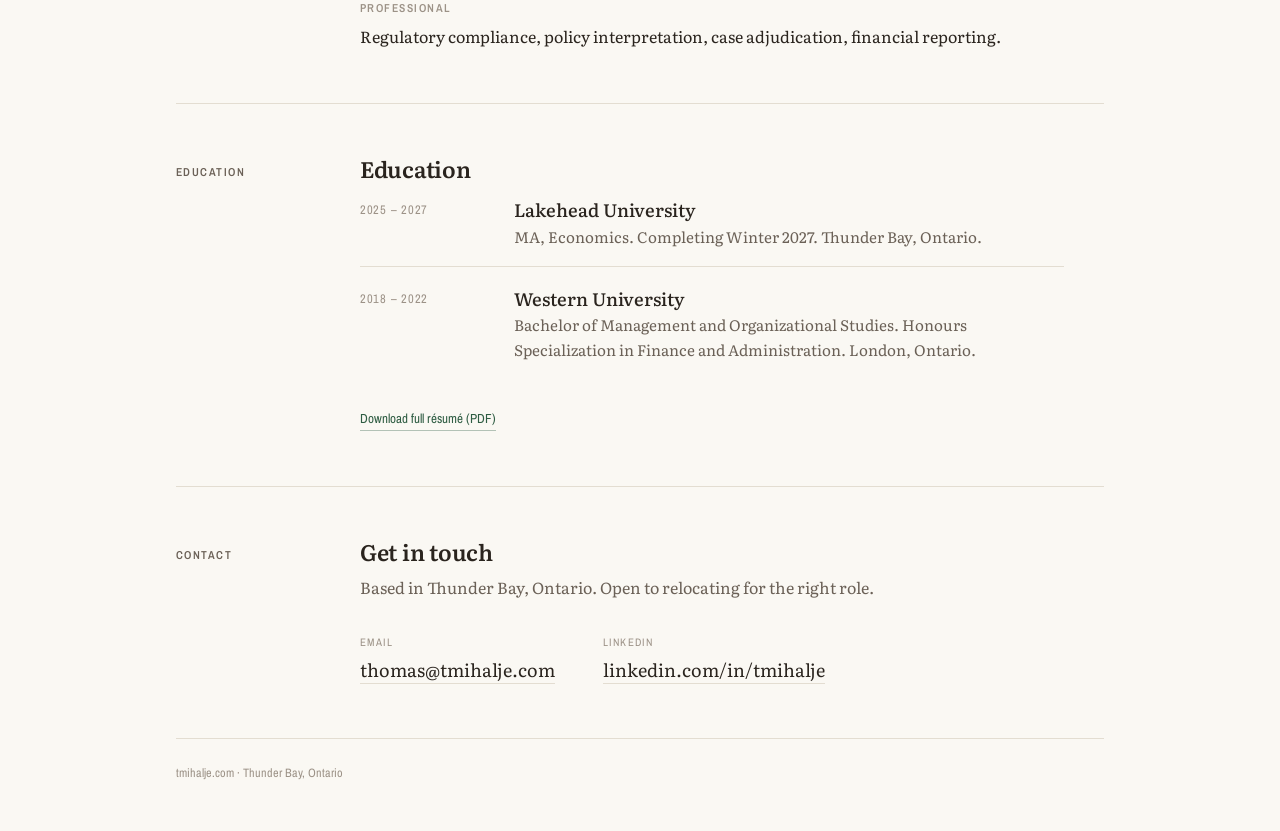
==== commit 8fca7c21: "Align resume and homepage wording: ministry name, Western, Sep 2025 – Present, thomas@ email Co-Auth" ====
--- a/index.html
+++ b/index.html
@@ -7,12 +7,12 @@
 <link rel="icon" href="/favicon.ico" sizes="32x32">
 <link rel="apple-touch-icon" href="/apple-touch-icon.png">
 <title>Thomas Mihaljevic — Economics and Public Policy</title>
-<meta name="description" content="Thomas Mihaljevic — MA Economics candidate and Graduate Assistant at Lakehead University, formerly with the Ontario Public Service. Economic policy, valuation, and applied data work.">
+<meta name="description" content="Thomas Mihaljevic — MA Economics candidate and Graduate Assistant at Lakehead University, formerly at the Ministry of Colleges, Universities, Research Excellence &amp; Security. Economic policy, valuation, and applied data work.">
 <link rel="canonical" href="https://www.tmihalje.com/">
 <meta property="og:type" content="website">
 <meta property="og:url" content="https://www.tmihalje.com/">
 <meta property="og:title" content="Thomas Mihaljevic — Economics and Public Policy">
-<meta property="og:description" content="Thomas Mihaljevic — MA Economics candidate and Graduate Assistant at Lakehead University, formerly with the Ontario Public Service. Economic policy, valuation, and applied data work.">
+<meta property="og:description" content="Thomas Mihaljevic — MA Economics candidate and Graduate Assistant at Lakehead University, formerly at the Ministry of Colleges, Universities, Research Excellence &amp; Security. Economic policy, valuation, and applied data work.">
 <meta name="theme-color" content="#FAF8F3">
 <link rel="preconnect" href="https://fonts.googleapis.com">
 <link rel="preconnect" href="https://fonts.gstatic.com" crossorigin>
@@ -77,7 +77,7 @@
         <article class="job">
           <div class="job-head">
             <h3>Lakehead University</h3>
-            <span class="when">Sep 2025 – Apr 2026, Sep 2026 – Present</span>
+            <span class="when">Sep 2025 – Present</span>
           </div>
           <p class="role">Graduate Assistant, Department of Economics · Thunder Bay</p>
           <ul>
@@ -88,7 +88,7 @@
 
         <article class="job">
           <div class="job-head">
-            <h3>Ontario Public Service</h3>
+            <h3>Ministry of Colleges, Universities, Research Excellence &amp; Security</h3>
             <span class="when">Apr 2026 – Sep 2026</span>
           </div>
           <p class="role">Program Administrator, Student Support Branch · Thunder Bay</p>
@@ -212,7 +212,7 @@
         <h2>Education</h2>
         <ul class="hist">
           <li><span class="yr">2025 – 2027</span><p class="what">Lakehead University<span>MA, Economics. Completing Winter 2027. Thunder Bay, Ontario.</span></p></li>
-          <li><span class="yr">2018 – 2022</span><p class="what">University of Western Ontario<span>Bachelor of Management and Organizational Studies. Honours Specialization in Finance and Administration. London, Ontario.</span></p></li>
+          <li><span class="yr">2018 – 2022</span><p class="what">Western University<span>Bachelor of Management and Organizational Studies. Honours Specialization in Finance and Administration. London, Ontario.</span></p></li>
         </ul>
         <div class="links after-list"><a href="/Thomas_Mihaljevic_Resume.pdf">Download full résumé (PDF)</a></div>
       </div>
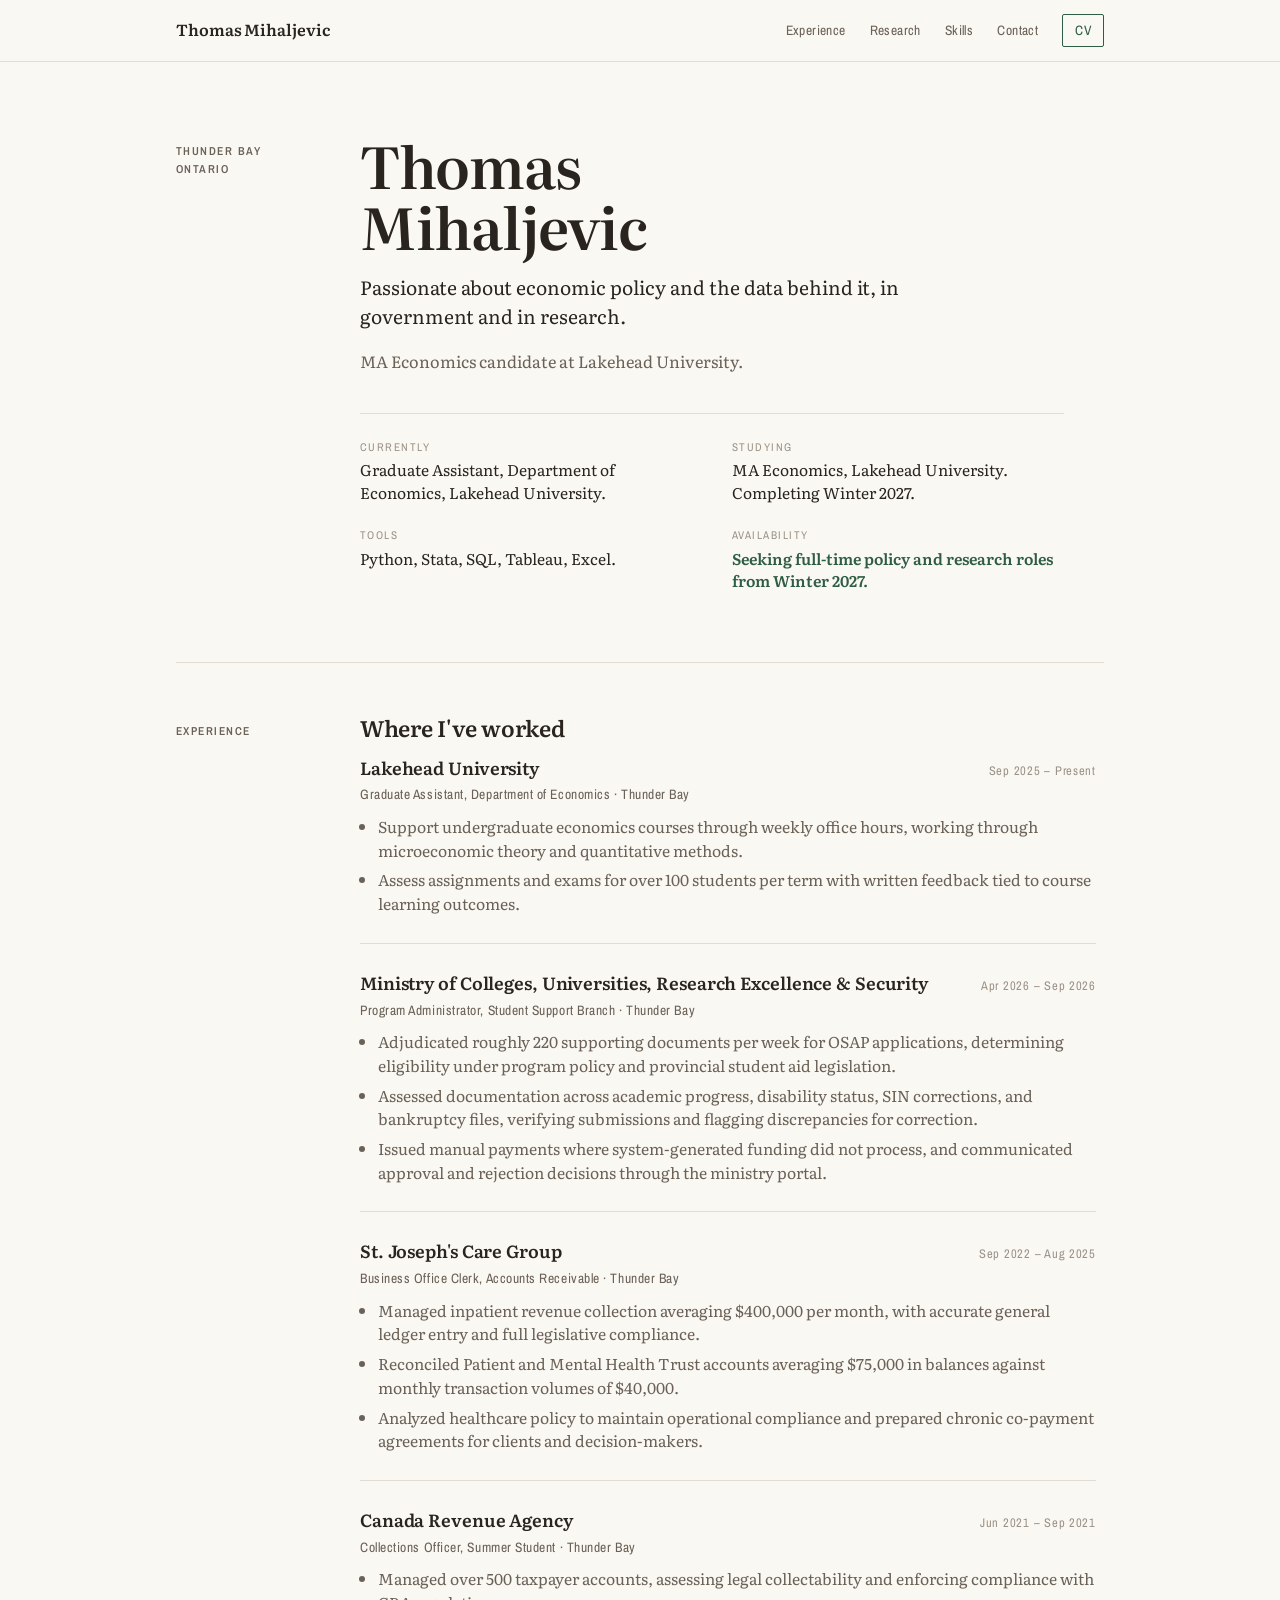
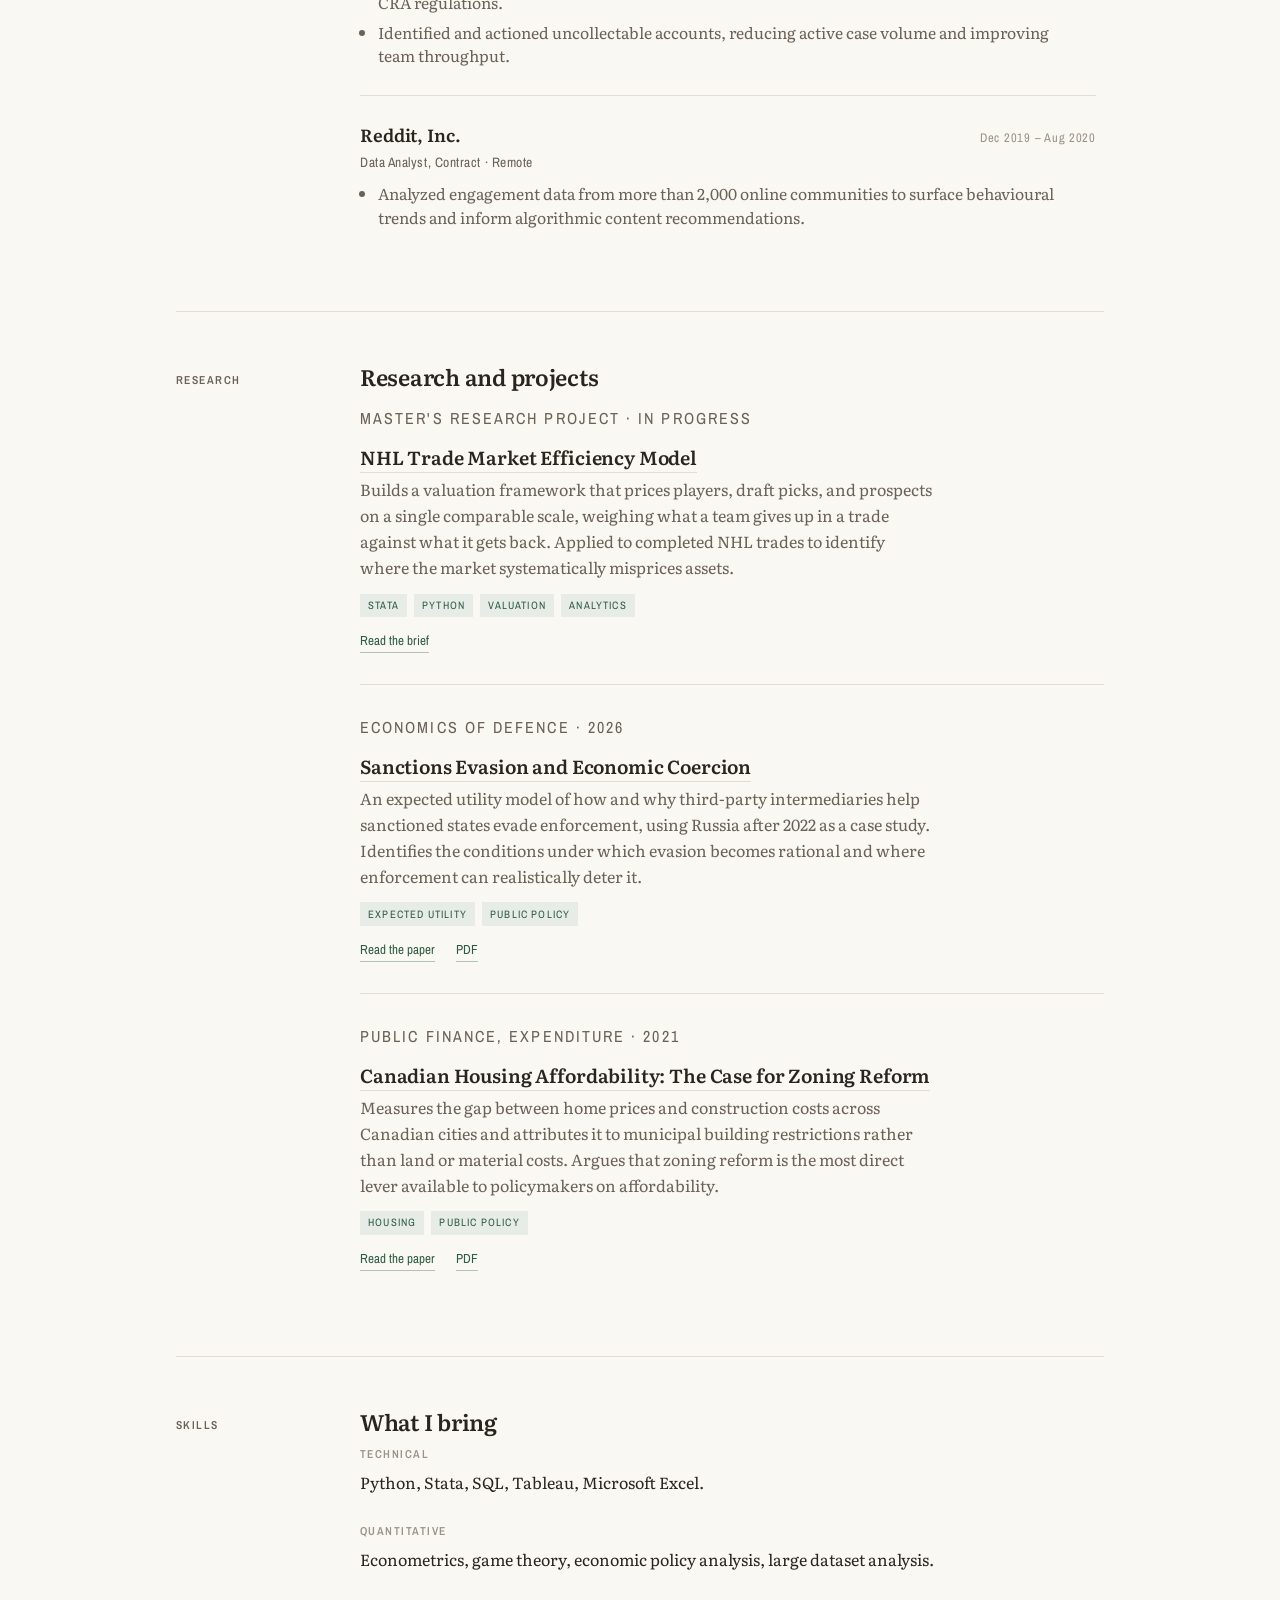
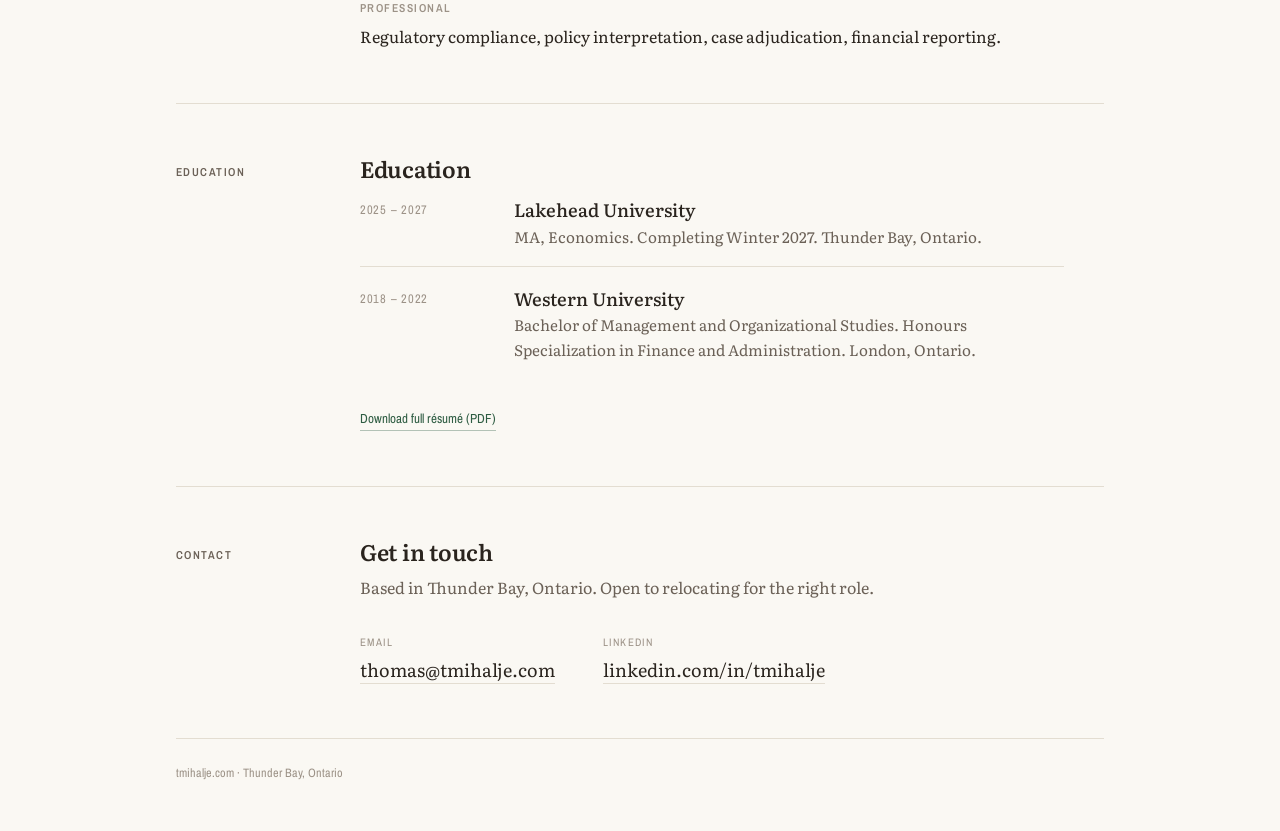
==== commit 59e2286d: "Sanctions project: expected utility model wording; resume PDF with OPS location restored Co-Authored" ====
--- a/index.html
+++ b/index.html
@@ -158,8 +158,8 @@
         <article class="item">
           <p class="kicker">Economics of Defence · 2026</p>
           <h3><a href="/economic-sanctions/">Sanctions Evasion and Economic Coercion</a></h3>
-          <p>A game-theory model of how and why third-party intermediaries help sanctioned states evade enforcement, using Russia after 2022 as a case study. Identifies the conditions under which evasion becomes rational and where enforcement can realistically deter it.</p>
-          <div class="tags"><span>Game theory</span><span>Public policy</span></div>
+          <p>An expected utility model of how and why third-party intermediaries help sanctioned states evade enforcement, using Russia after 2022 as a case study. Identifies the conditions under which evasion becomes rational and where enforcement can realistically deter it.</p>
+          <div class="tags"><span>Expected utility</span><span>Public policy</span></div>
           <div class="links">
             <a href="/economic-sanctions/">Read the paper</a>
             <a href="/Sanctions.pdf">PDF</a>
